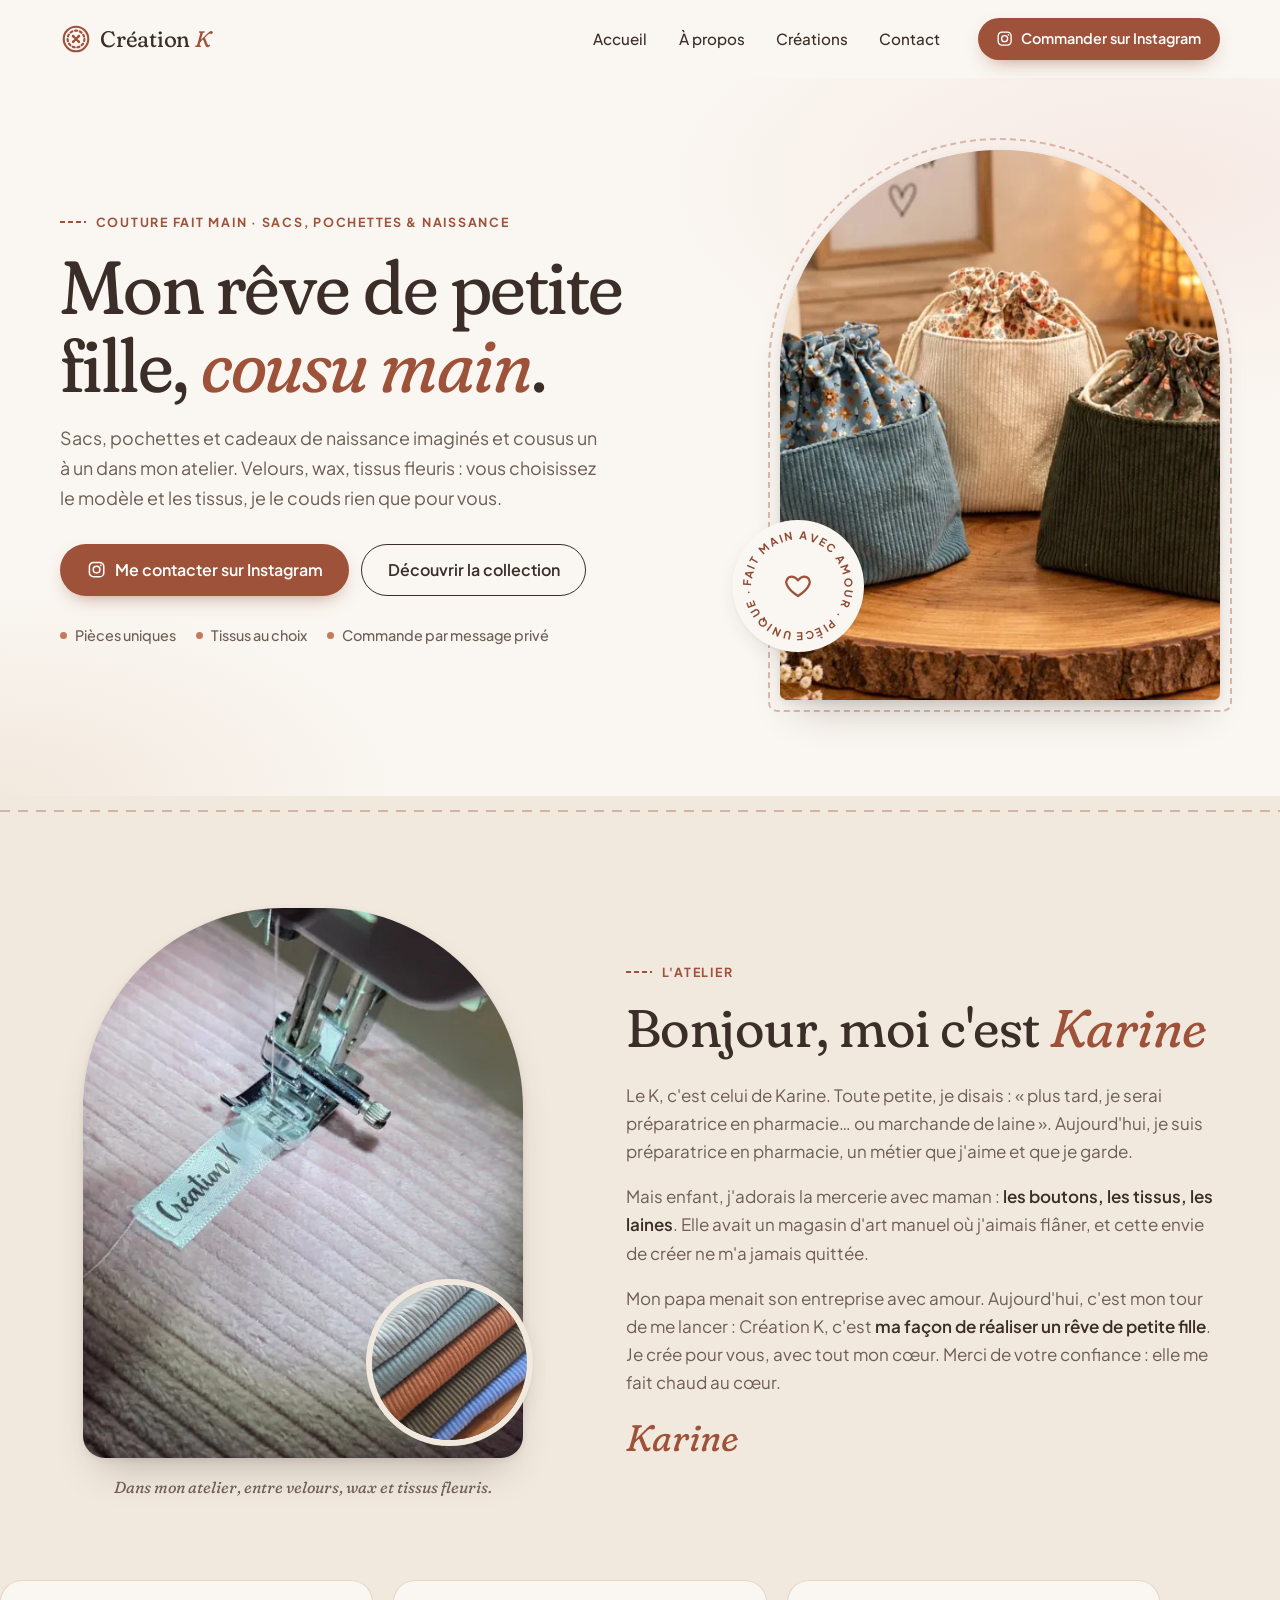
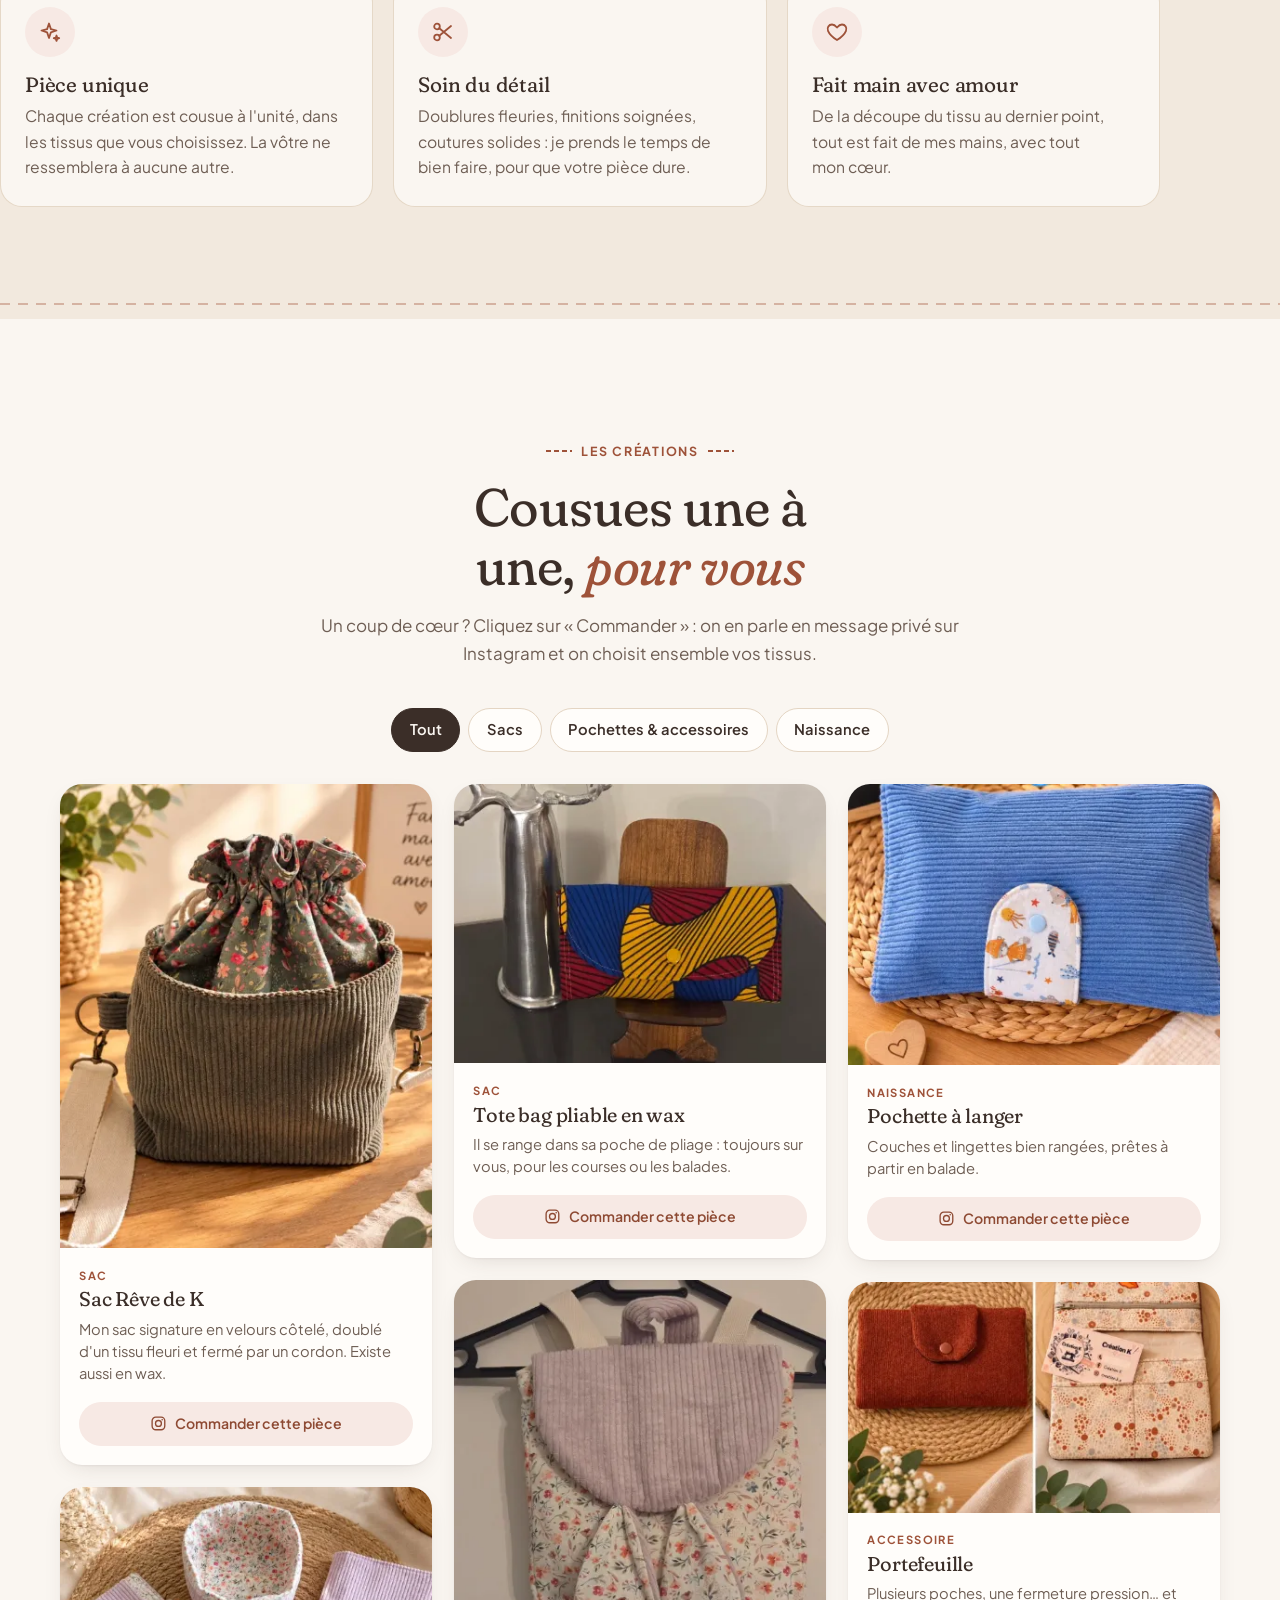
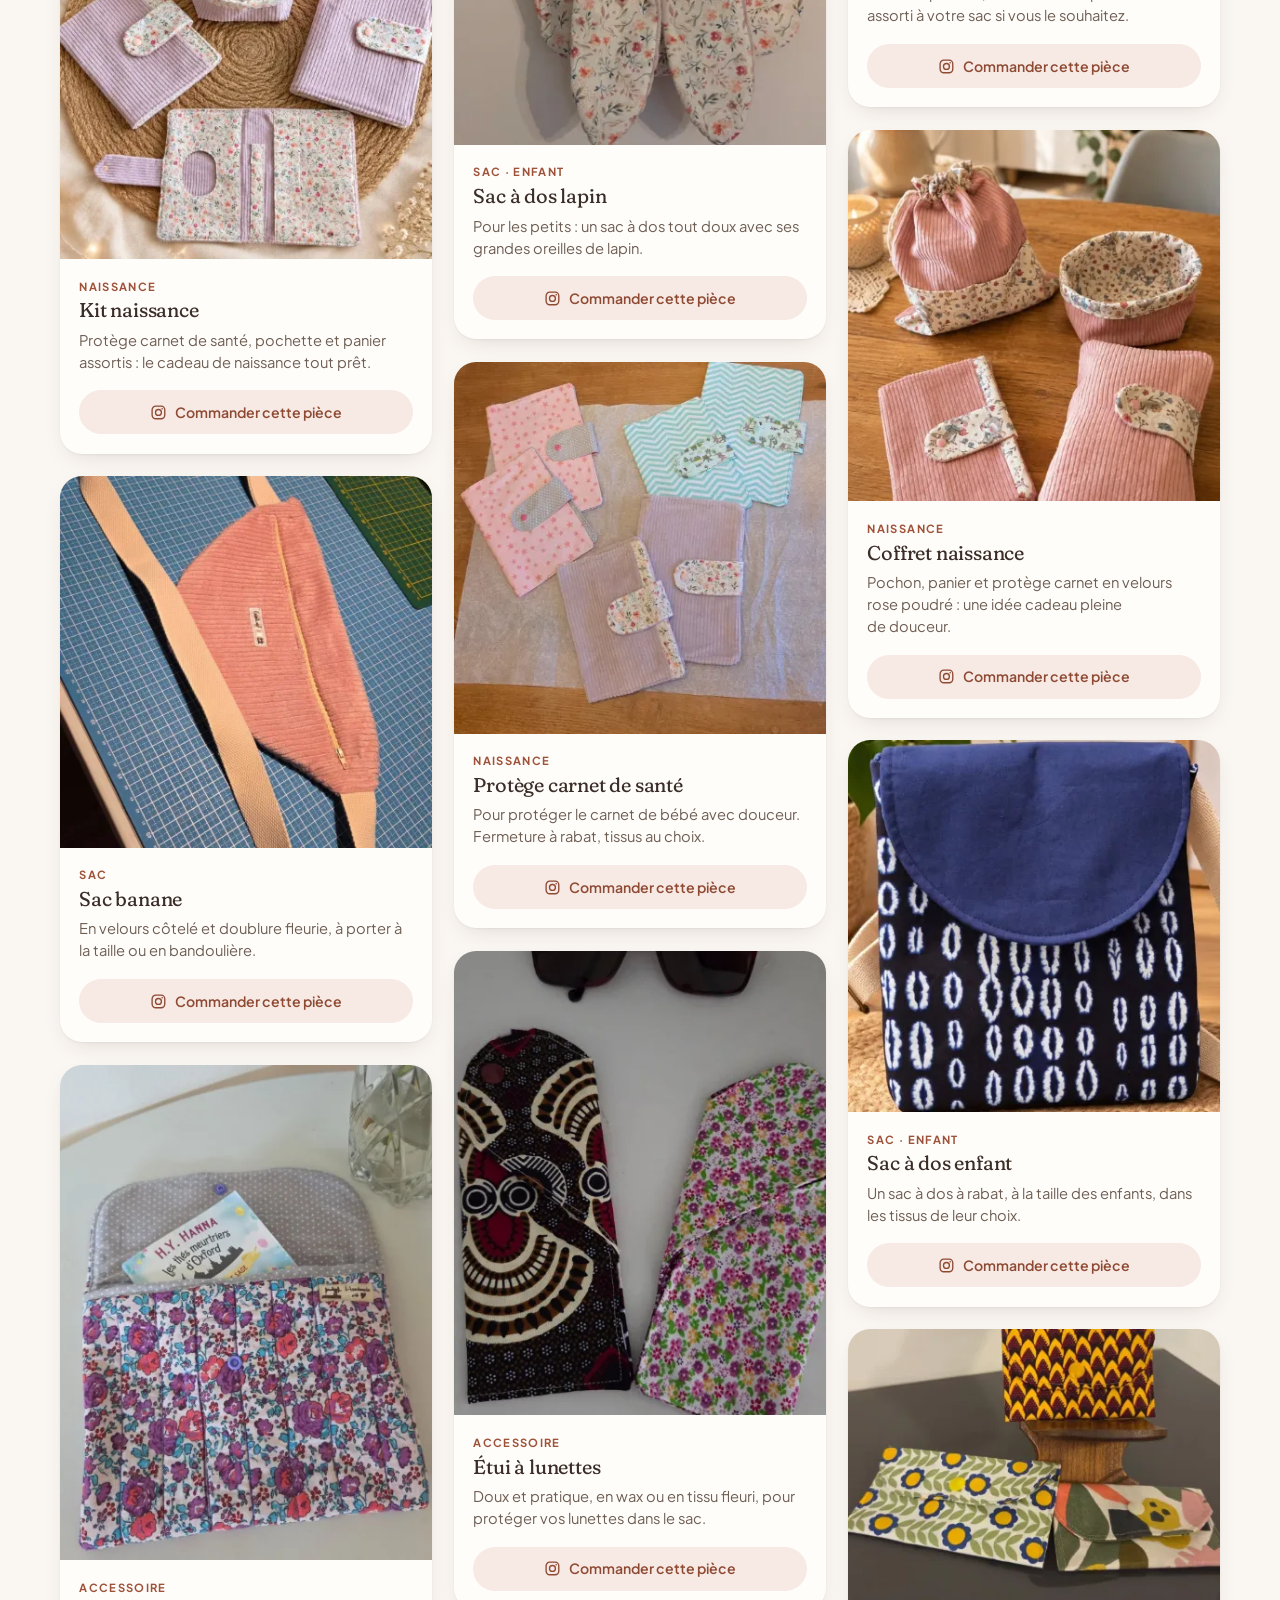
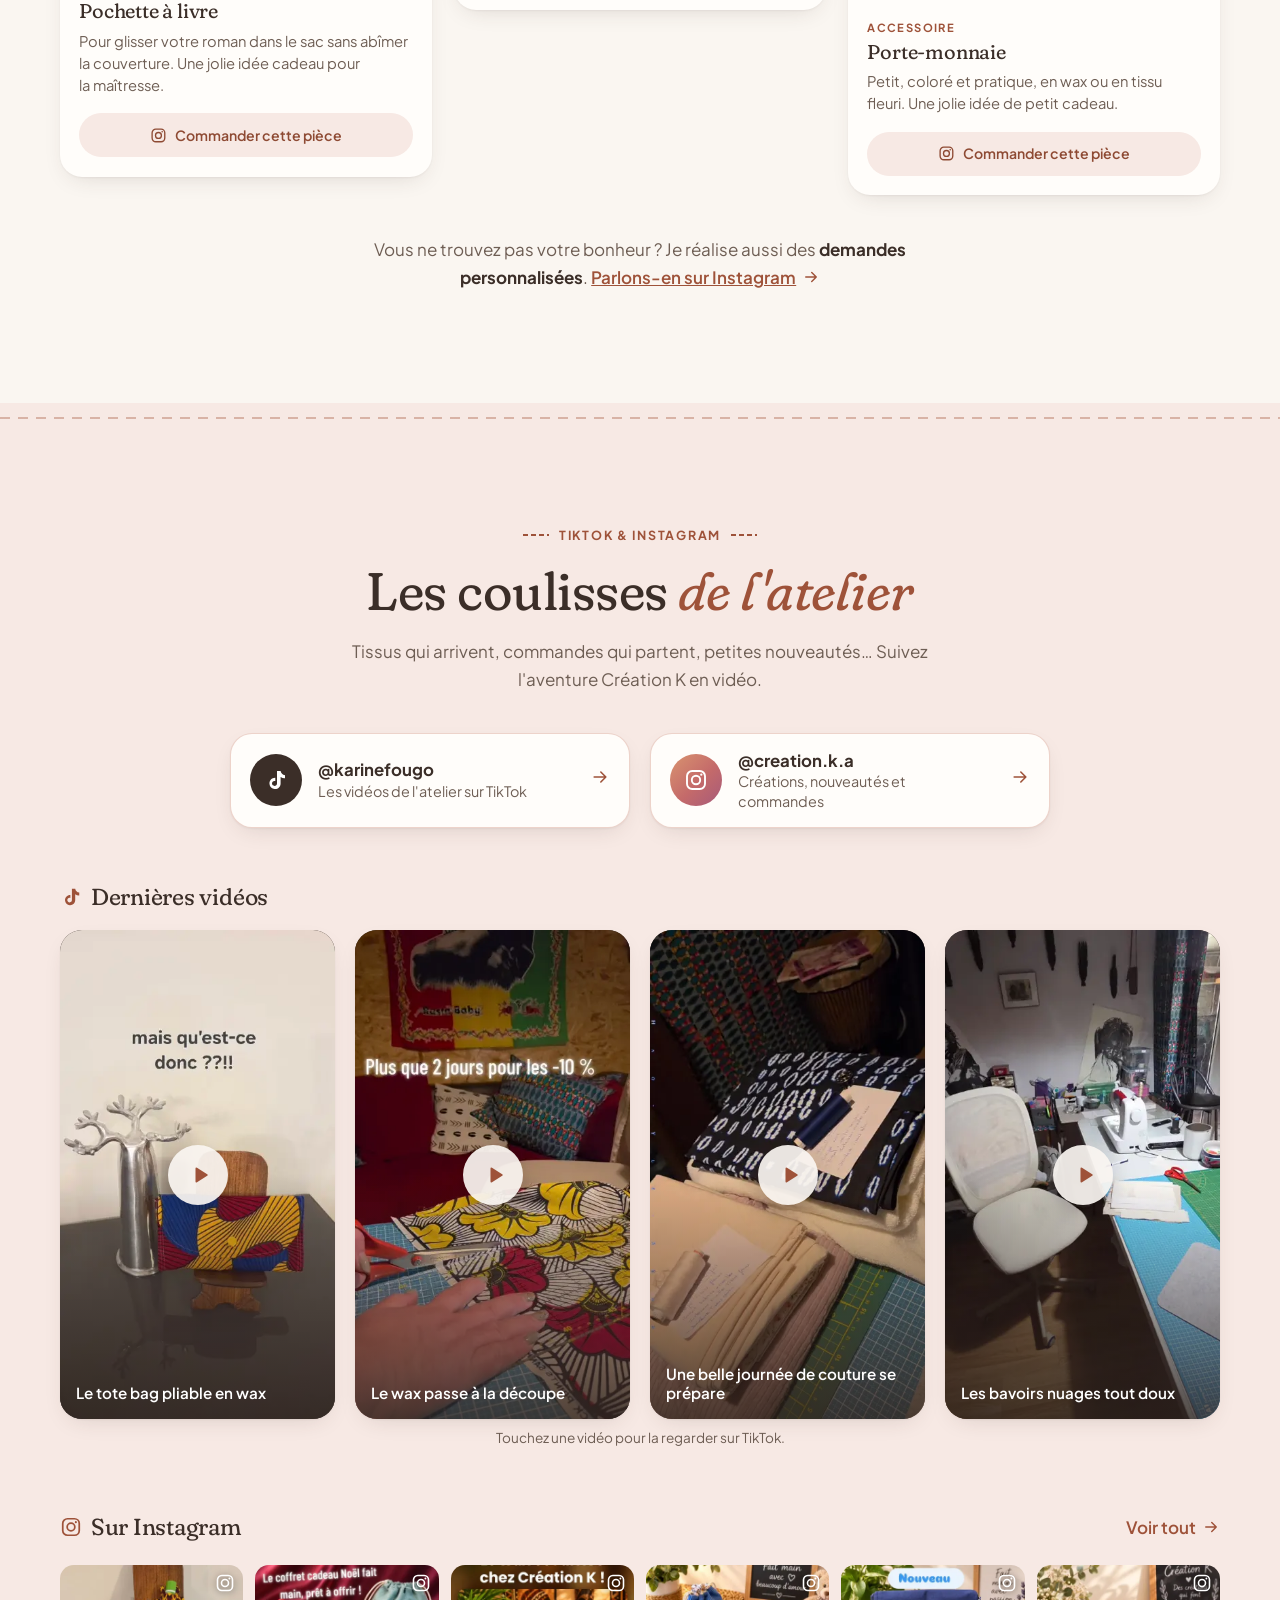
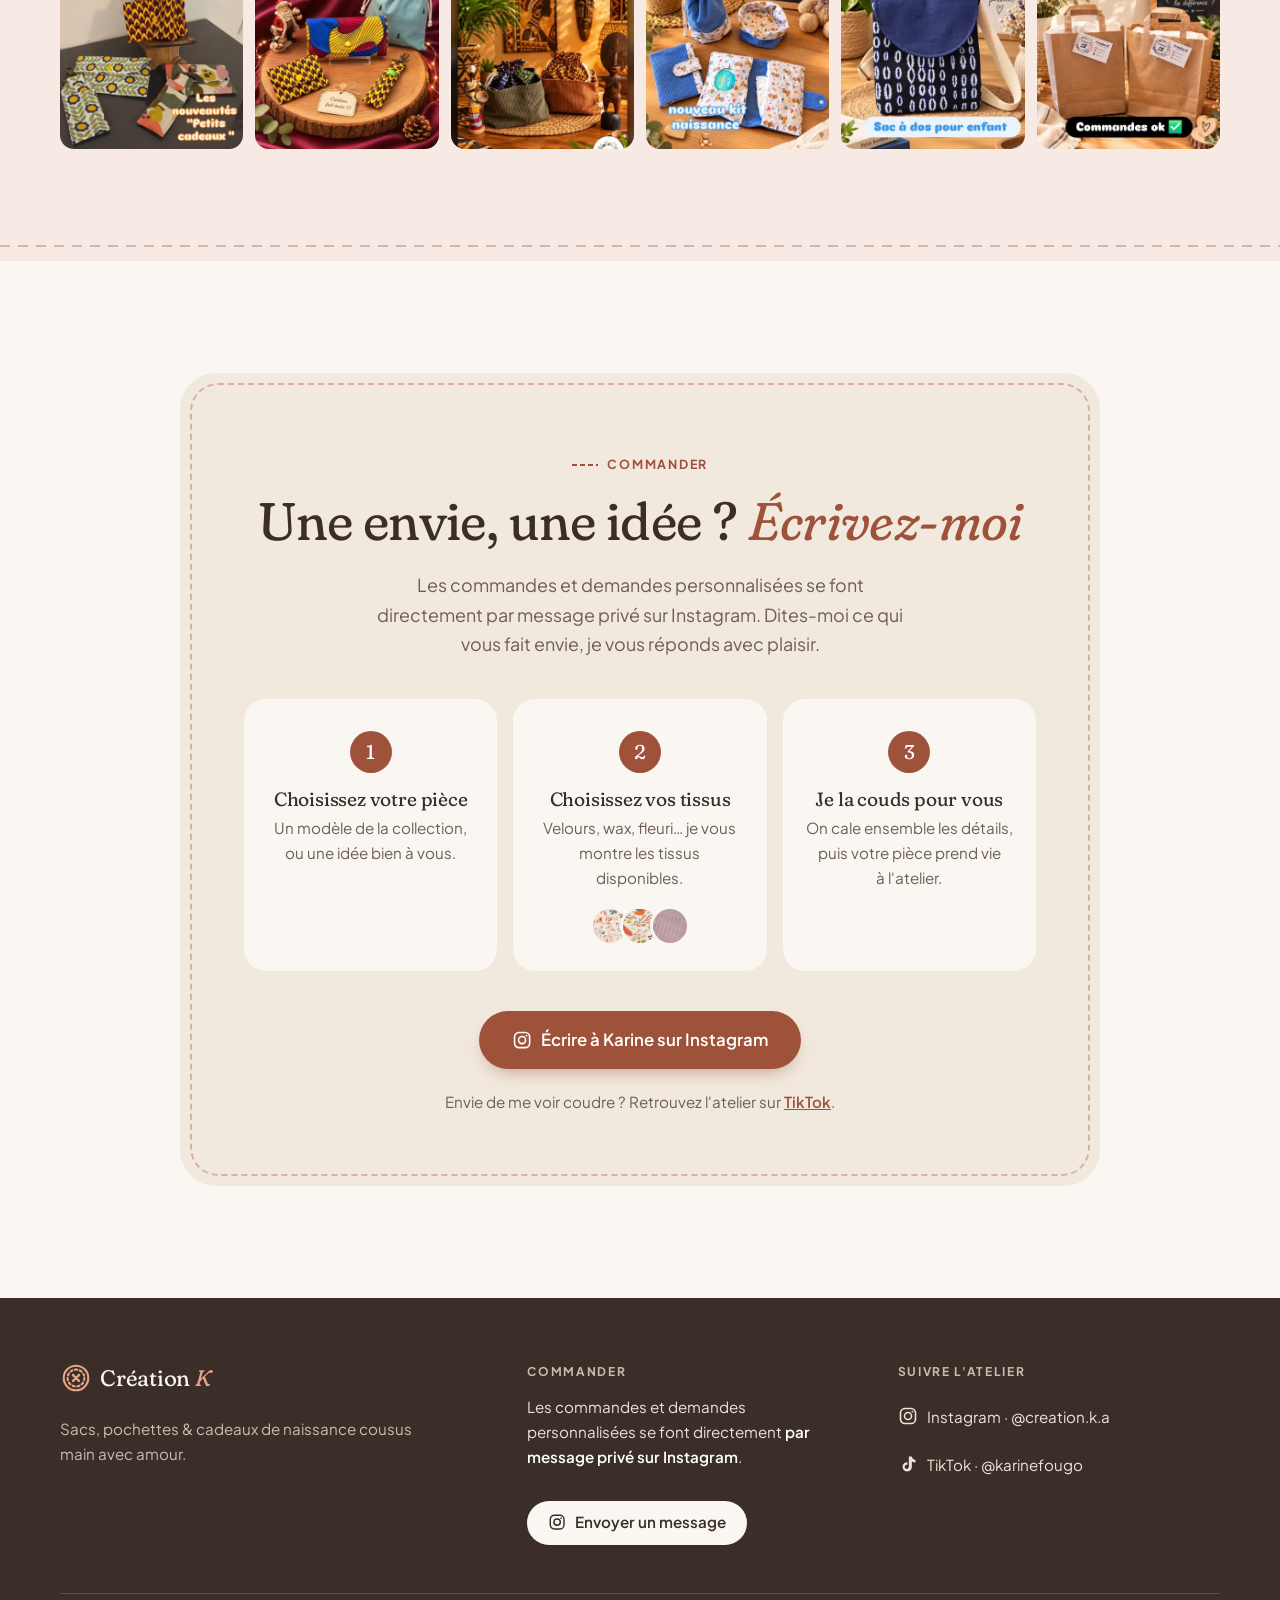
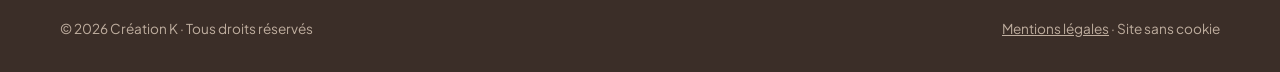
==== index.html @ 258718e0 "Site vitrine Création K Site statique (HTML, CSS, JS) de Création K, couture fait main : créations, " ====
<!doctype html>
<html lang="fr">
<head>
  <meta charset="utf-8">
  <meta name="viewport" content="width=device-width, initial-scale=1, viewport-fit=cover">

  <!-- ============ SEO ============ -->
  <title>Création K · Sacs, pochettes &amp; cadeaux de naissance cousus main</title>
  <meta name="description" content="Création K : sacs, pochettes et cadeaux de naissance cousus main par Karine, en velours, wax et tissus fleuris. Pièces uniques, commande sur Instagram.">
  <meta name="robots" content="index, follow, max-image-preview:large">
  <meta name="theme-color" content="#FAF6F1">

  <!-- Aperçu lors d'un partage (WhatsApp, Facebook, Messenger…) -->
  <meta property="og:type" content="website">
  <meta property="og:locale" content="fr_FR">
  <meta property="og:site_name" content="Création K">
  <meta property="og:title" content="Création K · Mon rêve de petite fille, cousu main">
  <meta property="og:description" content="Sacs, pochettes et cadeaux de naissance cousus main, en velours, wax et tissus fleuris. Commande par message privé sur Instagram.">
  <meta property="og:image:alt" content="Trois sacs Rêve de K en velours côtelé, cousus main par Création K">
  <meta name="twitter:card" content="summary_large_image">

  <!-- ADRESSE DU SITE (hébergement provisoire sur GitHub Pages).
       En cas de changement d'adresse (nom de domaine), la remplacer ici,
       dans les données structurées plus bas et dans sitemap.xml. -->
  <link rel="canonical" href="https://ivar-lordbrock.github.io/creation-k/">
  <meta property="og:url" content="https://ivar-lordbrock.github.io/creation-k/">
  <meta property="og:image" content="https://ivar-lordbrock.github.io/creation-k/assets/img/og-image.jpg">
  <meta property="og:image:width" content="1200">
  <meta property="og:image:height" content="630">

  <link rel="icon" href="favicon.ico" sizes="32x32">
  <link rel="icon" href="assets/icons/favicon.svg" type="image/svg+xml">
  <link rel="apple-touch-icon" href="assets/icons/apple-touch-icon.png">
  <link rel="manifest" href="site.webmanifest">

  <!-- Active les animations seulement si JavaScript est disponible -->
  <script>document.documentElement.classList.add('js')</script>

  <!-- Polices hébergées sur le site (assets/fonts) : préchargées pour éviter
       que le texte « saute » à l'affichage. Aucun appel à Google. -->
  <link rel="preload" href="assets/fonts/fraunces.woff2" as="font" type="font/woff2" crossorigin>
  <link rel="preload" href="assets/fonts/plus-jakarta-sans.woff2" as="font" type="font/woff2" crossorigin>

  <link rel="stylesheet" href="css/style.css">
  <script src="js/main.js" defer></script>

  <!-- Données structurées pour Google -->
  <script type="application/ld+json">
  {
    "@context": "https://schema.org",
    "@type": "Organization",
    "name": "Création K",
    "alternateName": "creation.k.a",
    "description": "Sacs, pochettes et cadeaux de naissance cousus main, en velours, wax et tissus fleuris. Pièces uniques, tissus au choix.",
    "url": "https://ivar-lordbrock.github.io/creation-k/",
    "logo": "https://ivar-lordbrock.github.io/creation-k/assets/icons/icon-512.png",
    "image": "https://ivar-lordbrock.github.io/creation-k/assets/img/og-image.jpg",
    "founder": { "@type": "Person", "name": "Karine" },
    "knowsAbout": ["Couture", "Sacs faits main", "Cadeaux de naissance", "Pochettes", "Wax", "Velours côtelé"],
    "sameAs": [
      "https://www.instagram.com/creation.k.a/",
      "https://www.tiktok.com/@karinefougo"
    ],
    "contactPoint": {
      "@type": "ContactPoint",
      "contactType": "customer service",
      "url": "https://ig.me/m/creation.k.a",
      "availableLanguage": "French"
    }
  }
  </script>
</head>

<body>
  <!-- ============ Icônes (sprite SVG, réutilisées avec <use>) ============ -->
  <svg class="sprite" aria-hidden="true" focusable="false">
    <symbol id="i-instagram" viewBox="0 0 24 24">
      <g fill="none" stroke="currentColor" stroke-width="1.9" stroke-linecap="round" stroke-linejoin="round">
        <rect x="3" y="3" width="18" height="18" rx="5.2"/><circle cx="12" cy="12" r="4.2"/>
      </g>
      <circle cx="17.3" cy="6.7" r="1.15" fill="currentColor"/>
    </symbol>
    <symbol id="i-tiktok" viewBox="0 0 24 24">
      <path fill="currentColor" d="M16.6 3c.4 2.3 1.9 3.9 4.4 4.2v3.1c-1.6.1-3.1-.4-4.4-1.3v6.4c0 3.3-2.7 5.9-6 5.6-2.7-.2-4.9-2.4-5.1-5.1-.3-3.4 2.4-6.2 5.8-6.1v3.2c-.3-.1-.6-.1-.9-.1-1.4.1-2.5 1.3-2.4 2.7.1 1.3 1.2 2.3 2.5 2.3 1.4 0 2.5-1.1 2.5-2.5V3h3.6z"/>
    </symbol>
    <symbol id="i-bouton" viewBox="0 0 24 24">
      <g fill="none" stroke="currentColor" stroke-width="1.6" stroke-linecap="round">
        <circle cx="12" cy="12" r="9.2"/><circle cx="12" cy="12" r="6.3" stroke-dasharray="1.6 2"/>
        <path d="M9.9 9.9l4.2 4.2M14.1 9.9l-4.2 4.2"/>
      </g>
      <g fill="currentColor"><circle cx="9.9" cy="9.9" r="1"/><circle cx="14.1" cy="9.9" r="1"/><circle cx="9.9" cy="14.1" r="1"/><circle cx="14.1" cy="14.1" r="1"/></g>
    </symbol>
    <symbol id="i-play" viewBox="0 0 24 24">
      <path fill="currentColor" d="M8.5 5.6v12.8a1 1 0 0 0 1.5.86l10.2-6.4a1 1 0 0 0 0-1.72L10 4.74a1 1 0 0 0-1.5.86z"/>
    </symbol>
    <symbol id="i-close" viewBox="0 0 24 24">
      <path fill="none" stroke="currentColor" stroke-width="2" stroke-linecap="round" d="M6 6l12 12M18 6L6 18"/>
    </symbol>
    <symbol id="i-arrow" viewBox="0 0 24 24">
      <path fill="none" stroke="currentColor" stroke-width="1.9" stroke-linecap="round" stroke-linejoin="round" d="M5 12h14M13 6l6 6-6 6"/>
    </symbol>
    <symbol id="i-zoom" viewBox="0 0 24 24">
      <g fill="none" stroke="currentColor" stroke-width="1.9" stroke-linecap="round"><circle cx="11" cy="11" r="6.5"/><path d="M16 16l4 4M11 8.5v5M8.5 11h5"/></g>
    </symbol>
    <symbol id="i-heart" viewBox="0 0 24 24">
      <path fill="none" stroke="currentColor" stroke-width="1.8" stroke-linejoin="round" d="M12 20s-7-4.4-9-9.2C1.7 7.6 3.8 4.5 7 4.5c2 0 3.4 1.1 5 3 1.6-1.9 3-3 5-3 3.2 0 5.3 3.1 4 6.3-2 4.8-9 9.2-9 9.2z"/>
    </symbol>
    <symbol id="i-sparkle" viewBox="0 0 24 24">
      <g fill="none" stroke="currentColor" stroke-width="1.8" stroke-linejoin="round"><path d="M11 3.5l1.9 5.6 5.6 1.4-5.6 1.9L11 18l-1.9-5.6-5.6-1.9 5.6-1.4z"/><path d="M18.5 15.5l.7 2 2 .7-2 .7-.7 2-.7-2-2-.7 2-.7z"/></g>
    </symbol>
    <symbol id="i-scissors" viewBox="0 0 24 24">
      <g fill="none" stroke="currentColor" stroke-width="1.8" stroke-linecap="round"><circle cx="6" cy="6.5" r="2.8"/><circle cx="6" cy="17.5" r="2.8"/><path d="M8.3 8.2L20 18M8.3 15.8L20 6"/></g>
    </symbol>
  </svg>

  <a class="skip-link" href="#contenu">Aller au contenu</a>

  <!-- ===================================================================
       1. EN-TÊTE / NAVIGATION
       =================================================================== -->
  <header class="site-header">
    <div class="container header-inner">
      <a href="#accueil" class="logo" aria-label="Création K, retour à l'accueil">
        <svg class="logo-mark" aria-hidden="true"><use href="#i-bouton"/></svg>
        <span>Création <em>K</em></span>
      </a>

      <nav class="main-nav" id="menu" aria-label="Navigation principale">
        <ul>
          <li><a href="#accueil">Accueil</a></li>
          <li><a href="#atelier">À propos</a></li>
          <li><a href="#creations">Créations</a></li>
          <li><a href="#contact">Contact</a></li>
        </ul>
        <!-- Visible seulement dans le menu mobile -->
        <a class="btn btn-primary btn-lg nav-cta" href="https://ig.me/m/creation.k.a" target="_blank" rel="noopener">
          <svg aria-hidden="true"><use href="#i-instagram"/></svg>
          Commander sur Instagram
        </a>
        <a class="nav-tiktok" href="https://www.tiktok.com/@karinefougo" target="_blank" rel="noopener">
          <svg aria-hidden="true"><use href="#i-tiktok"/></svg> Suivre l'atelier sur TikTok
        </a>
      </nav>

      <!-- CTA toujours visible : texte sur grand écran, icône sur téléphone -->
      <a class="btn btn-primary header-cta" href="https://ig.me/m/creation.k.a" target="_blank" rel="noopener">
        <svg aria-hidden="true"><use href="#i-instagram"/></svg>
        Commander sur Instagram
      </a>
      <a class="header-ig" href="https://ig.me/m/creation.k.a" target="_blank" rel="noopener" aria-label="Commander sur Instagram">
        <svg aria-hidden="true"><use href="#i-instagram"/></svg>
      </a>

      <button class="menu-toggle" type="button" aria-expanded="false" aria-controls="menu" aria-label="Ouvrir le menu">
        <span class="burger" aria-hidden="true"><span></span></span>
      </button>
    </div>
  </header>

  <main id="contenu">

    <!-- ===================================================================
         2. HERO
         =================================================================== -->
    <section class="hero" id="accueil" aria-labelledby="titre-hero">
      <div class="container hero-grid">
        <div class="hero-text">
          <p class="eyebrow">Couture fait main · Sacs, pochettes &amp; naissance</p>
          <h1 id="titre-hero">Mon rêve de petite fille, <em>cousu main</em>.</h1>
          <p class="lead">Sacs, pochettes et cadeaux de naissance imaginés et cousus un à un dans mon atelier. Velours, wax, tissus fleuris&nbsp;: vous choisissez le modèle et les tissus, je le couds rien que pour vous.</p>

          <div class="hero-actions">
            <a class="btn btn-primary btn-lg" href="https://ig.me/m/creation.k.a" target="_blank" rel="noopener">
              <svg aria-hidden="true"><use href="#i-instagram"/></svg>
              Me contacter sur Instagram
            </a>
            <a class="btn btn-ghost btn-lg" href="#creations">Découvrir la collection</a>
          </div>

          <ul class="hero-reassurance">
            <li>Pièces uniques</li>
            <li>Tissus au choix</li>
            <li>Commande par message privé</li>
          </ul>
        </div>

        <!-- Carrousel en fondu dans une arche (photos dans assets/img/hero).
             Seule la 1re photo se charge tout de suite ; les suivantes (data-src)
             sont chargées par main.js une fois la page affichée. -->
        <div class="hero-visual">
          <div class="arch">
            <img class="slide is-active"
                 src="assets/img/hero/reve-de-k-trio-720.webp"
                 srcset="assets/img/hero/reve-de-k-trio-480.webp 480w, assets/img/hero/reve-de-k-trio-720.webp 720w, assets/img/hero/reve-de-k-trio-960.webp 960w"
                 sizes="(min-width: 900px) 440px, 90vw" width="720" height="900"
                 fetchpriority="high" decoding="async"
                 alt="Trois sacs Rêve de K en velours côtelé bleu, crème et vert, doublés de tissu fleuri">
            <img class="slide"
                 src="data:," data-src="assets/img/hero/sac-portefeuille-720.webp"
                 data-srcset="assets/img/hero/sac-portefeuille-480.webp 480w, assets/img/hero/sac-portefeuille-720.webp 720w, assets/img/hero/sac-portefeuille-960.webp 960w"
                 sizes="(min-width: 900px) 440px, 90vw" width="720" height="900"
                 decoding="async"
                 alt="Sac Rêve de K vert et son portefeuille assorti">
            <img class="slide"
                 src="data:," data-src="assets/img/hero/sac-banane-720.webp"
                 data-srcset="assets/img/hero/sac-banane-480.webp 480w, assets/img/hero/sac-banane-720.webp 720w, assets/img/hero/sac-banane-960.webp 960w"
                 sizes="(min-width: 900px) 440px, 90vw" width="720" height="900"
                 decoding="async"
                 alt="Sac banane en velours côtelé rose et doublure fleurie, posé sur la machine à coudre">
            <img class="slide"
                 src="data:," data-src="assets/img/hero/coffret-naissance-720.webp"
                 data-srcset="assets/img/hero/coffret-naissance-480.webp 480w, assets/img/hero/coffret-naissance-720.webp 720w, assets/img/hero/coffret-naissance-960.webp 960w"
                 sizes="(min-width: 900px) 440px, 90vw" width="720" height="900"
                 decoding="async"
                 alt="Ensemble cadeau de naissance en velours rose poudré et tissu fleuri">
          </div>

          <!-- Badge tournant « fait main avec amour » -->
          <div class="badge" aria-hidden="true">
            <svg class="badge-text" viewBox="0 0 120 120">
              <defs><path id="cercle" d="M60,60 m-45,0 a45,45 0 1,1 90,0 a45,45 0 1,1 -90,0"/></defs>
              <text><textPath href="#cercle" textLength="279" lengthAdjust="spacing">fait main avec amour · pièce unique ·</textPath></text>
            </svg>
            <svg class="badge-heart"><use href="#i-heart"/></svg>
          </div>
        </div>
      </div>
    </section>

    <!-- ===================================================================
         3. À PROPOS / L'ATELIER
         Texte tiré de « Mon histoire », publié par Karine sur Instagram.
         =================================================================== -->
    <section class="section section--lin section--stitched" id="atelier" aria-labelledby="titre-atelier">
      <div class="container atelier-grid">
        <figure class="atelier-photo reveal">
          <img src="assets/img/atelier/machine-720.webp"
               srcset="assets/img/atelier/machine-480.webp 480w, assets/img/atelier/machine-720.webp 720w"
               sizes="(min-width: 900px) 440px, 90vw" width="720" height="900" loading="lazy" decoding="async"
               alt="Machine à coudre en train de coudre une étiquette Création K sur du velours rose">
          <img class="atelier-photo-small"
               src="assets/img/atelier/tissus-320.webp"
               width="320" height="320" loading="lazy" decoding="async"
               alt="Coupons de velours côtelé bleu ciel, rouille, kaki et bleu">
          <figcaption>Dans mon atelier, entre velours, wax et tissus fleuris.</figcaption>
        </figure>

        <div class="atelier-text reveal">
          <p class="eyebrow">L'atelier</p>
          <h2 id="titre-atelier">Bonjour, moi c'est <em>Karine</em></h2>
          <p>Le K, c'est celui de Karine. Toute petite, je disais&nbsp;: «&nbsp;plus tard, je serai préparatrice en pharmacie… ou marchande de laine&nbsp;». Aujourd'hui, je suis préparatrice en pharmacie, un métier que j'aime et que je garde.</p>
          <p>Mais enfant, j'adorais la mercerie avec maman&nbsp;: <strong>les boutons, les tissus, les laines</strong>. Elle avait un magasin d'art manuel où j'aimais flâner, et cette envie de créer ne m'a jamais quittée.</p>
          <p>Mon papa menait son entreprise avec amour. Aujourd'hui, c'est mon tour de me lancer&nbsp;: Création&nbsp;K, c'est <strong>ma façon de réaliser un rêve de petite fille</strong>. Je crée pour vous, avec tout mon cœur. Merci de votre confiance&nbsp;: elle me fait chaud au cœur.</p>
          <p class="signature">Karine</p>
        </div>
      </div>

      <ul class="container values" aria-label="Mes valeurs">
        <li class="value-card reveal">
          <span class="value-icon"><svg aria-hidden="true"><use href="#i-sparkle"/></svg></span>
          <h3>Pièce unique</h3>
          <p>Chaque création est cousue à l'unité, dans les tissus que vous choisissez. La vôtre ne ressemblera à aucune autre.</p>
        </li>
        <li class="value-card reveal">
          <span class="value-icon"><svg aria-hidden="true"><use href="#i-scissors"/></svg></span>
          <h3>Soin du détail</h3>
          <p>Doublures fleuries, finitions soignées, coutures solides&nbsp;: je prends le temps de bien faire, pour que votre pièce dure.</p>
        </li>
        <li class="value-card reveal">
          <span class="value-icon"><svg aria-hidden="true"><use href="#i-heart"/></svg></span>
          <h3>Fait main avec amour</h3>
          <p>De la découpe du tissu au dernier point, tout est fait de mes mains, avec tout mon cœur.</p>
        </li>
      </ul>
    </section>

    <!-- ===================================================================
         4. GALERIE & CRÉATIONS
         Pour ajouter une création : copier un bloc <li class="card">…</li>,
         puis changer les photos, le titre, la description et data-piece.
         data-cat = sacs | accessoires | naissance (sert aux filtres).
         Photos : assets/img/creations/nom-400.webp, -800.webp, -1200.webp
         =================================================================== -->
    <section class="section" id="creations" aria-labelledby="titre-creations">
      <div class="container">
        <header class="section-head reveal">
          <p class="eyebrow">Les créations</p>
          <h2 id="titre-creations">Cousues une à une, <em>pour vous</em></h2>
          <p>Un coup de cœur&nbsp;? Cliquez sur «&nbsp;Commander&nbsp;»&nbsp;: on en parle en message privé sur Instagram et on choisit ensemble vos tissus.</p>
        </header>

        <div class="filters" role="group" aria-label="Filtrer les créations">
          <button class="chip is-active" type="button" data-filter="tout" aria-pressed="true">Tout</button>
          <button class="chip" type="button" data-filter="sacs" aria-pressed="false">Sacs</button>
          <button class="chip" type="button" data-filter="accessoires" aria-pressed="false">Pochettes &amp; accessoires</button>
          <button class="chip" type="button" data-filter="naissance" aria-pressed="false">Naissance</button>
        </div>

        <ul class="gallery">
          <!-- Sac Rêve de K -->
          <li class="card reveal" data-cat="sacs">
            <button class="card-zoom" type="button" aria-label="Voir en grand : Sac Rêve de K">
              <img src="assets/img/creations/sac-reve-de-k-400.webp"
                   srcset="assets/img/creations/sac-reve-de-k-400.webp 400w, assets/img/creations/sac-reve-de-k-800.webp 800w"
                   sizes="(min-width: 1160px) 360px, (min-width: 720px) 31vw, 46vw"
                   width="400" height="500" loading="lazy" decoding="async"
                   data-large="assets/img/creations/sac-reve-de-k-1200.webp"
                   alt="Sac Rêve de K en velours côtelé vert, doublure fleurie et cordon, avec sa bandoulière">
              <span class="card-zoom-icon" aria-hidden="true"><svg><use href="#i-zoom"/></svg></span>
            </button>
            <div class="card-body">
              <p class="card-tag">Sac</p>
              <h3>Sac Rêve de K</h3>
              <p class="card-desc">Mon sac signature en velours côtelé, doublé d'un tissu fleuri et fermé par un cordon. Existe aussi en wax.</p>
            </div>
            <a class="btn btn-order" href="https://ig.me/m/creation.k.a" target="_blank" rel="noopener" data-piece="Sac Rêve de K" aria-label="Commander sur Instagram : Sac Rêve de K">
              <svg aria-hidden="true"><use href="#i-instagram"/></svg><span>Commander<span class="long"> cette pièce</span></span>
            </a>
          </li>

          <!-- Kit naissance -->
          <li class="card reveal" data-cat="naissance">
            <button class="card-zoom" type="button" aria-label="Voir en grand : Kit naissance">
              <img src="assets/img/creations/kit-naissance-400.webp"
                   srcset="assets/img/creations/kit-naissance-400.webp 400w, assets/img/creations/kit-naissance-800.webp 800w"
                   sizes="(min-width: 1160px) 360px, (min-width: 720px) 31vw, 46vw"
                   width="400" height="400" loading="lazy" decoding="async"
                   data-large="assets/img/creations/kit-naissance-1200.webp"
                   alt="Kit naissance en velours lilas et tissu fleuri : protège carnet de santé, pochette et petit panier">
              <span class="card-zoom-icon" aria-hidden="true"><svg><use href="#i-zoom"/></svg></span>
            </button>
            <div class="card-body">
              <p class="card-tag">Naissance</p>
              <h3>Kit naissance</h3>
              <p class="card-desc">Protège carnet de santé, pochette et panier assortis&nbsp;: le cadeau de naissance tout prêt.</p>
            </div>
            <a class="btn btn-order" href="https://ig.me/m/creation.k.a" target="_blank" rel="noopener" data-piece="Kit naissance" aria-label="Commander sur Instagram : Kit naissance">
              <svg aria-hidden="true"><use href="#i-instagram"/></svg><span>Commander<span class="long"> cette pièce</span></span>
            </a>
          </li>

          <!-- Sac banane -->
          <li class="card reveal" data-cat="sacs">
            <button class="card-zoom" type="button" aria-label="Voir en grand : Sac banane">
              <img src="assets/img/creations/sac-banane-400.webp"
                   srcset="assets/img/creations/sac-banane-400.webp 400w, assets/img/creations/sac-banane-800.webp 800w"
                   sizes="(min-width: 1160px) 360px, (min-width: 720px) 31vw, 46vw"
                   width="400" height="400" loading="lazy" decoding="async"
                   data-large="assets/img/creations/sac-banane-1200.webp"
                   alt="Sac banane en velours côtelé rose avec sa sangle beige, posé sur un tapis de découpe">
              <span class="card-zoom-icon" aria-hidden="true"><svg><use href="#i-zoom"/></svg></span>
            </button>
            <div class="card-body">
              <p class="card-tag">Sac</p>
              <h3>Sac banane</h3>
              <p class="card-desc">En velours côtelé et doublure fleurie, à porter à la taille ou en bandoulière.</p>
            </div>
            <a class="btn btn-order" href="https://ig.me/m/creation.k.a" target="_blank" rel="noopener" data-piece="Sac banane" aria-label="Commander sur Instagram : Sac banane">
              <svg aria-hidden="true"><use href="#i-instagram"/></svg><span>Commander<span class="long"> cette pièce</span></span>
            </a>
          </li>

          <!-- Pochette à livre -->
          <li class="card reveal" data-cat="accessoires">
            <button class="card-zoom" type="button" aria-label="Voir en grand : Pochette à livre">
              <img src="assets/img/creations/pochette-a-livre-400.webp"
                   srcset="assets/img/creations/pochette-a-livre-400.webp 400w, assets/img/creations/pochette-a-livre-800.webp 800w"
                   sizes="(min-width: 1160px) 360px, (min-width: 720px) 31vw, 46vw"
                   width="400" height="533" loading="lazy" decoding="async"
                   data-large="assets/img/creations/pochette-a-livre-1200.webp"
                   alt="Pochette à livre en tissu fleuri violet, un livre glissé à l'intérieur">
              <span class="card-zoom-icon" aria-hidden="true"><svg><use href="#i-zoom"/></svg></span>
            </button>
            <div class="card-body">
              <p class="card-tag">Accessoire</p>
              <h3>Pochette à livre</h3>
              <p class="card-desc">Pour glisser votre roman dans le sac sans abîmer la couverture. Une jolie idée cadeau pour la maîtresse.</p>
            </div>
            <a class="btn btn-order" href="https://ig.me/m/creation.k.a" target="_blank" rel="noopener" data-piece="Pochette à livre" aria-label="Commander sur Instagram : Pochette à livre">
              <svg aria-hidden="true"><use href="#i-instagram"/></svg><span>Commander<span class="long"> cette pièce</span></span>
            </a>
          </li>

          <!-- Tote bag pliable en wax -->
          <li class="card reveal" data-cat="sacs">
            <button class="card-zoom" type="button" aria-label="Voir en grand : Tote bag pliable en wax">
              <img src="assets/img/creations/tote-bag-wax-400.webp"
                   srcset="assets/img/creations/tote-bag-wax-400.webp 400w, assets/img/creations/tote-bag-wax-800.webp 800w"
                   sizes="(min-width: 1160px) 360px, (min-width: 720px) 31vw, 46vw"
                   width="400" height="301" loading="lazy" decoding="async"
                   data-large="assets/img/creations/tote-bag-wax-1200.webp"
                   alt="Tote bag en wax bleu, jaune et rouge, plié dans sa poche">
              <span class="card-zoom-icon" aria-hidden="true"><svg><use href="#i-zoom"/></svg></span>
            </button>
            <div class="card-body">
              <p class="card-tag">Sac</p>
              <h3>Tote bag pliable en wax</h3>
              <p class="card-desc">Il se range dans sa poche de pliage&nbsp;: toujours sur vous, pour les courses ou les balades.</p>
            </div>
            <a class="btn btn-order" href="https://ig.me/m/creation.k.a" target="_blank" rel="noopener" data-piece="Tote bag pliable en wax" aria-label="Commander sur Instagram : Tote bag pliable en wax">
              <svg aria-hidden="true"><use href="#i-instagram"/></svg><span>Commander<span class="long"> cette pièce</span></span>
            </a>
          </li>

          <!-- Sac à dos lapin -->
          <li class="card reveal" data-cat="sacs">
            <button class="card-zoom" type="button" aria-label="Voir en grand : Sac à dos lapin">
              <img src="assets/img/creations/sac-a-dos-lapin-400.webp"
                   srcset="assets/img/creations/sac-a-dos-lapin-400.webp 400w, assets/img/creations/sac-a-dos-lapin-800.webp 800w"
                   sizes="(min-width: 1160px) 360px, (min-width: 720px) 31vw, 46vw"
                   width="400" height="500" loading="lazy" decoding="async"
                   data-large="assets/img/creations/sac-a-dos-lapin-1200.webp"
                   alt="Sac à dos enfant en forme de lapin, en velours rose et tissu fleuri, avec ses grandes oreilles">
              <span class="card-zoom-icon" aria-hidden="true"><svg><use href="#i-zoom"/></svg></span>
            </button>
            <div class="card-body">
              <p class="card-tag">Sac · Enfant</p>
              <h3>Sac à dos lapin</h3>
              <p class="card-desc">Pour les petits&nbsp;: un sac à dos tout doux avec ses grandes oreilles de lapin.</p>
            </div>
            <a class="btn btn-order" href="https://ig.me/m/creation.k.a" target="_blank" rel="noopener" data-piece="Sac à dos lapin" aria-label="Commander sur Instagram : Sac à dos lapin">
              <svg aria-hidden="true"><use href="#i-instagram"/></svg><span>Commander<span class="long"> cette pièce</span></span>
            </a>
          </li>

          <!-- Protège carnet de santé -->
          <li class="card reveal" data-cat="naissance">
            <button class="card-zoom" type="button" aria-label="Voir en grand : Protège carnet de santé">
              <img src="assets/img/creations/protege-carnet-400.webp"
                   srcset="assets/img/creations/protege-carnet-400.webp 400w, assets/img/creations/protege-carnet-800.webp 800w"
                   sizes="(min-width: 1160px) 360px, (min-width: 720px) 31vw, 46vw"
                   width="400" height="400" loading="lazy" decoding="async"
                   data-large="assets/img/creations/protege-carnet-1200.webp"
                   alt="Protège carnets de santé en tissus fleuris et velours rose, fermés par un rabat">
              <span class="card-zoom-icon" aria-hidden="true"><svg><use href="#i-zoom"/></svg></span>
            </button>
            <div class="card-body">
              <p class="card-tag">Naissance</p>
              <h3>Protège carnet de santé</h3>
              <p class="card-desc">Pour protéger le carnet de bébé avec douceur. Fermeture à rabat, tissus au choix.</p>
            </div>
            <a class="btn btn-order" href="https://ig.me/m/creation.k.a" target="_blank" rel="noopener" data-piece="Protège carnet de santé" aria-label="Commander sur Instagram : Protège carnet de santé">
              <svg aria-hidden="true"><use href="#i-instagram"/></svg><span>Commander<span class="long"> cette pièce</span></span>
            </a>
          </li>

          <!-- Étuis à lunettes -->
          <li class="card reveal" data-cat="accessoires">
            <button class="card-zoom" type="button" aria-label="Voir en grand : Étui à lunettes">
              <img src="assets/img/creations/etuis-lunettes-400.webp"
                   srcset="assets/img/creations/etuis-lunettes-400.webp 400w, assets/img/creations/etuis-lunettes-800.webp 800w"
                   sizes="(min-width: 1160px) 360px, (min-width: 720px) 31vw, 46vw"
                   width="400" height="500" loading="lazy" decoding="async"
                   data-large="assets/img/creations/etuis-lunettes-1200.webp"
                   alt="Deux étuis à lunettes, l'un en wax noir et rouge, l'autre en tissu fleuri violet">
              <span class="card-zoom-icon" aria-hidden="true"><svg><use href="#i-zoom"/></svg></span>
            </button>
            <div class="card-body">
              <p class="card-tag">Accessoire</p>
              <h3>Étui à lunettes</h3>
              <p class="card-desc">Doux et pratique, en wax ou en tissu fleuri, pour protéger vos lunettes dans le sac.</p>
            </div>
            <a class="btn btn-order" href="https://ig.me/m/creation.k.a" target="_blank" rel="noopener" data-piece="Étui à lunettes" aria-label="Commander sur Instagram : Étui à lunettes">
              <svg aria-hidden="true"><use href="#i-instagram"/></svg><span>Commander<span class="long"> cette pièce</span></span>
            </a>
          </li>

          <!-- Pochette à langer -->
          <li class="card reveal" data-cat="naissance">
            <button class="card-zoom" type="button" aria-label="Voir en grand : Pochette à langer">
              <img src="assets/img/creations/pochette-a-langer-400.webp"
                   srcset="assets/img/creations/pochette-a-langer-400.webp 400w, assets/img/creations/pochette-a-langer-800.webp 800w"
                   sizes="(min-width: 1160px) 360px, (min-width: 720px) 31vw, 46vw"
                   width="400" height="303" loading="lazy" decoding="async"
                   data-large="assets/img/creations/pochette-a-langer-1200.webp"
                   alt="Pochette à langer en velours bleu, rabat en tissu imprimé animaux marins">
              <span class="card-zoom-icon" aria-hidden="true"><svg><use href="#i-zoom"/></svg></span>
            </button>
            <div class="card-body">
              <p class="card-tag">Naissance</p>
              <h3>Pochette à langer</h3>
              <p class="card-desc">Couches et lingettes bien rangées, prêtes à partir en balade.</p>
            </div>
            <a class="btn btn-order" href="https://ig.me/m/creation.k.a" target="_blank" rel="noopener" data-piece="Pochette à langer" aria-label="Commander sur Instagram : Pochette à langer">
              <svg aria-hidden="true"><use href="#i-instagram"/></svg><span>Commander<span class="long"> cette pièce</span></span>
            </a>
          </li>

          <!-- Portefeuille -->
          <li class="card reveal" data-cat="accessoires">
            <button class="card-zoom" type="button" aria-label="Voir en grand : Portefeuille">
              <img src="assets/img/creations/portefeuille-400.webp"
                   srcset="assets/img/creations/portefeuille-400.webp 400w, assets/img/creations/portefeuille-800.webp 800w"
                   sizes="(min-width: 1160px) 360px, (min-width: 720px) 31vw, 46vw"
                   width="400" height="248" loading="lazy" decoding="async"
                   data-large="assets/img/creations/portefeuille-1200.webp"
                   alt="Portefeuille couleur rouille fermé par une pression, et portefeuille fleuri ouvert sur ses poches">
              <span class="card-zoom-icon" aria-hidden="true"><svg><use href="#i-zoom"/></svg></span>
            </button>
            <div class="card-body">
              <p class="card-tag">Accessoire</p>
              <h3>Portefeuille</h3>
              <p class="card-desc">Plusieurs poches, une fermeture pression… et assorti à votre sac si vous le souhaitez.</p>
            </div>
            <a class="btn btn-order" href="https://ig.me/m/creation.k.a" target="_blank" rel="noopener" data-piece="Portefeuille" aria-label="Commander sur Instagram : Portefeuille">
              <svg aria-hidden="true"><use href="#i-instagram"/></svg><span>Commander<span class="long"> cette pièce</span></span>
            </a>
          </li>

          <!-- Coffret naissance rose -->
          <li class="card reveal" data-cat="naissance">
            <button class="card-zoom" type="button" aria-label="Voir en grand : Coffret naissance">
              <img src="assets/img/creations/coffret-naissance-400.webp"
                   srcset="assets/img/creations/coffret-naissance-400.webp 400w, assets/img/creations/coffret-naissance-800.webp 800w"
                   sizes="(min-width: 1160px) 360px, (min-width: 720px) 31vw, 46vw"
                   width="400" height="400" loading="lazy" decoding="async"
                   data-large="assets/img/creations/coffret-naissance-1200.webp"
                   alt="Ensemble naissance en velours rose poudré : pochon, panier et protège carnet fleuris">
              <span class="card-zoom-icon" aria-hidden="true"><svg><use href="#i-zoom"/></svg></span>
            </button>
            <div class="card-body">
              <p class="card-tag">Naissance</p>
              <h3>Coffret naissance</h3>
              <p class="card-desc">Pochon, panier et protège carnet en velours rose poudré&nbsp;: une idée cadeau pleine de douceur.</p>
            </div>
            <a class="btn btn-order" href="https://ig.me/m/creation.k.a" target="_blank" rel="noopener" data-piece="Coffret naissance" aria-label="Commander sur Instagram : Coffret naissance">
              <svg aria-hidden="true"><use href="#i-instagram"/></svg><span>Commander<span class="long"> cette pièce</span></span>
            </a>
          </li>

          <!-- Sac à dos enfant -->
          <li class="card reveal" data-cat="sacs">
            <button class="card-zoom" type="button" aria-label="Voir en grand : Sac à dos enfant">
              <img src="assets/img/creations/sac-a-dos-enfant-400.webp"
                   srcset="assets/img/creations/sac-a-dos-enfant-400.webp 400w, assets/img/creations/sac-a-dos-enfant-800.webp 800w"
                   sizes="(min-width: 1160px) 360px, (min-width: 720px) 31vw, 46vw"
                   width="400" height="400" loading="lazy" decoding="async"
                   data-large="assets/img/creations/sac-a-dos-enfant-1200.webp"
                   alt="Sac à dos enfant à rabat bleu marine, en tissu imprimé bleu et blanc">
              <span class="card-zoom-icon" aria-hidden="true"><svg><use href="#i-zoom"/></svg></span>
            </button>
            <div class="card-body">
              <p class="card-tag">Sac · Enfant</p>
              <h3>Sac à dos enfant</h3>
              <p class="card-desc">Un sac à dos à rabat, à la taille des enfants, dans les tissus de leur choix.</p>
            </div>
            <a class="btn btn-order" href="https://ig.me/m/creation.k.a" target="_blank" rel="noopener" data-piece="Sac à dos enfant" aria-label="Commander sur Instagram : Sac à dos enfant">
              <svg aria-hidden="true"><use href="#i-instagram"/></svg><span>Commander<span class="long"> cette pièce</span></span>
            </a>
          </li>

          <!-- Porte-monnaie en wax -->
          <li class="card reveal" data-cat="accessoires">
            <button class="card-zoom" type="button" aria-label="Voir en grand : Porte-monnaie">
              <img src="assets/img/creations/porte-monnaie-wax-400.webp"
                   srcset="assets/img/creations/porte-monnaie-wax-400.webp 400w, assets/img/creations/porte-monnaie-wax-800.webp 800w"
                   sizes="(min-width: 1160px) 360px, (min-width: 720px) 31vw, 46vw"
                   width="400" height="292" loading="lazy" decoding="async"
                   data-large="assets/img/creations/porte-monnaie-wax-1200.webp"
                   alt="Porte-monnaie en wax jaune et bordeaux, et deux pochettes en tissu à grosses fleurs">
              <span class="card-zoom-icon" aria-hidden="true"><svg><use href="#i-zoom"/></svg></span>
            </button>
            <div class="card-body">
              <p class="card-tag">Accessoire</p>
              <h3>Porte-monnaie</h3>
              <p class="card-desc">Petit, coloré et pratique, en wax ou en tissu fleuri. Une jolie idée de petit cadeau.</p>
            </div>
            <a class="btn btn-order" href="https://ig.me/m/creation.k.a" target="_blank" rel="noopener" data-piece="Porte-monnaie" aria-label="Commander sur Instagram : Porte-monnaie">
              <svg aria-hidden="true"><use href="#i-instagram"/></svg><span>Commander<span class="long"> cette pièce</span></span>
            </a>
          </li>
        </ul>

        <p class="gallery-more reveal">
          Vous ne trouvez pas votre bonheur&nbsp;? Je réalise aussi des <strong>demandes personnalisées</strong>.
          <a href="https://ig.me/m/creation.k.a" target="_blank" rel="noopener">Parlons-en sur Instagram <svg aria-hidden="true"><use href="#i-arrow"/></svg></a>
        </p>
      </div>
    </section>

    <!-- ===================================================================
         5. RÉSEAUX & MÉDIAS
         Les vidéos sont les vraies vidéos TikTok de Karine : une couverture locale
         + un lien vers la vidéo. Rien ne se charge depuis TikTok sur le site
         (plus rapide, aucun cookie) ; sur téléphone, le lien ouvre l'appli TikTok.
         =================================================================== -->
    <section class="section section--rose section--stitched" id="coulisses" aria-labelledby="titre-coulisses">
      <div class="container">
        <header class="section-head reveal">
          <p class="eyebrow">TikTok &amp; Instagram</p>
          <h2 id="titre-coulisses">Les coulisses <em>de l'atelier</em></h2>
          <p>Tissus qui arrivent, commandes qui partent, petites nouveautés… Suivez l'aventure Création&nbsp;K en vidéo.</p>
        </header>

        <div class="profiles">
          <a class="profile-card reveal" href="https://www.tiktok.com/@karinefougo" target="_blank" rel="noopener">
            <span class="profile-icon profile-icon--tiktok"><svg aria-hidden="true"><use href="#i-tiktok"/></svg></span>
            <span class="profile-text"><strong>@karinefougo</strong><span>Les vidéos de l'atelier sur TikTok</span></span>
            <span class="profile-arrow" aria-hidden="true"><svg><use href="#i-arrow"/></svg></span>
          </a>
          <a class="profile-card reveal" href="https://www.instagram.com/creation.k.a/" target="_blank" rel="noopener">
            <span class="profile-icon profile-icon--insta"><svg aria-hidden="true"><use href="#i-instagram"/></svg></span>
            <span class="profile-text"><strong>@creation.k.a</strong><span>Créations, nouveautés et commandes</span></span>
            <span class="profile-arrow" aria-hidden="true"><svg><use href="#i-arrow"/></svg></span>
          </a>
        </div>

        <h3 class="sub-title"><svg aria-hidden="true"><use href="#i-tiktok"/></svg> Dernières vidéos</h3>
        <ul class="video-row">
          <li class="video-card reveal">
            <div class="video-frame">
              <img src="assets/img/tiktok/tote-bag.webp" width="405" height="720" loading="lazy" decoding="async" alt="">
              <a class="video-play" href="https://www.tiktok.com/@karinefougo/video/7705474227142397217" target="_blank" rel="noopener">
                <span class="play-icon"><svg aria-hidden="true"><use href="#i-play"/></svg></span>
                <span class="video-label">Le tote bag pliable en wax</span>
                <span class="sr-only">: voir la vidéo sur TikTok</span>
              </a>
            </div>
          </li>
          <li class="video-card reveal">
            <div class="video-frame">
              <img src="assets/img/tiktok/wax.webp" width="405" height="720" loading="lazy" decoding="async" alt="">
              <a class="video-play" href="https://www.tiktok.com/@karinefougo/video/7702375170249477409" target="_blank" rel="noopener">
                <span class="play-icon"><svg aria-hidden="true"><use href="#i-play"/></svg></span>
                <span class="video-label">Le wax passe à la découpe</span>
                <span class="sr-only">: voir la vidéo sur TikTok</span>
              </a>
            </div>
          </li>
          <li class="video-card reveal">
            <div class="video-frame">
              <img src="assets/img/tiktok/journee-couture.webp" width="405" height="720" loading="lazy" decoding="async" alt="">
              <a class="video-play" href="https://www.tiktok.com/@karinefougo/video/7689077843468307745" target="_blank" rel="noopener">
                <span class="play-icon"><svg aria-hidden="true"><use href="#i-play"/></svg></span>
                <span class="video-label">Une belle journée de couture se prépare</span>
                <span class="sr-only">: voir la vidéo sur TikTok</span>
              </a>
            </div>
          </li>
          <li class="video-card reveal">
            <div class="video-frame">
              <img src="assets/img/tiktok/bavoirs.webp" width="405" height="720" loading="lazy" decoding="async" alt="">
              <a class="video-play" href="https://www.tiktok.com/@karinefougo/video/7682516574422584609" target="_blank" rel="noopener">
                <span class="play-icon"><svg aria-hidden="true"><use href="#i-play"/></svg></span>
                <span class="video-label">Les bavoirs nuages tout doux</span>
                <span class="sr-only">: voir la vidéo sur TikTok</span>
              </a>
            </div>
          </li>
        </ul>
        <p class="embed-note">Touchez une vidéo pour la regarder sur TikTok.</p>

        <div class="insta-head">
          <h3 class="sub-title"><svg aria-hidden="true"><use href="#i-instagram"/></svg> Sur Instagram</h3>
          <a class="link-arrow" href="https://www.instagram.com/creation.k.a/" target="_blank" rel="noopener">Voir tout <svg aria-hidden="true"><use href="#i-arrow"/></svg></a>
        </div>
        <!-- Liens vers ses vraies publications (miniatures dans assets/img/insta) -->
        <ul class="insta-grid">
          <li><a href="https://www.instagram.com/p/DfctecBEVLQ/" target="_blank" rel="noopener">
            <img src="assets/img/insta/DfctecBEVLQ.webp" width="400" height="400" loading="lazy" decoding="async" alt="">
            <span class="sr-only">Publication Instagram : les petits cadeaux en wax</span><svg class="insta-icon" aria-hidden="true"><use href="#i-instagram"/></svg></a></li>
          <li><a href="https://www.instagram.com/p/DfajV7Ikf1O/" target="_blank" rel="noopener">
            <img src="assets/img/insta/DfajV7Ikf1O.webp" width="400" height="400" loading="lazy" decoding="async" alt="">
            <span class="sr-only">Publication Instagram : le coffret cadeau de Noël</span><svg class="insta-icon" aria-hidden="true"><use href="#i-instagram"/></svg></a></li>
          <li><a href="https://www.instagram.com/p/DfEhnz3kXMK/" target="_blank" rel="noopener">
            <img src="assets/img/insta/DfEhnz3kXMK.webp" width="400" height="400" loading="lazy" decoding="async" alt="">
            <span class="sr-only">Publication Instagram : le wax est arrivé</span><svg class="insta-icon" aria-hidden="true"><use href="#i-instagram"/></svg></a></li>
          <li><a href="https://www.instagram.com/p/DePa5g_kYtL/" target="_blank" rel="noopener">
            <img src="assets/img/insta/DePa5g_kYtL.webp" width="400" height="400" loading="lazy" decoding="async" alt="">
            <span class="sr-only">Publication Instagram : le nouveau kit naissance</span><svg class="insta-icon" aria-hidden="true"><use href="#i-instagram"/></svg></a></li>
          <li><a href="https://www.instagram.com/p/DdbxKYas698/" target="_blank" rel="noopener">
            <img src="assets/img/insta/DdbxKYas698.webp" width="400" height="400" loading="lazy" decoding="async" alt="">
            <span class="sr-only">Publication Instagram : le sac à dos pour enfant</span><svg class="insta-icon" aria-hidden="true"><use href="#i-instagram"/></svg></a></li>
          <li><a href="https://www.instagram.com/p/DduEgpyRiuq/" target="_blank" rel="noopener">
            <img src="assets/img/insta/DduEgpyRiuq.webp" width="400" height="400" loading="lazy" decoding="async" alt="">
            <span class="sr-only">Publication Instagram : les commandes prêtes à partir</span><svg class="insta-icon" aria-hidden="true"><use href="#i-instagram"/></svg></a></li>
        </ul>
      </div>
    </section>

    <!-- ===================================================================
         6. CONTACT / COMMANDE
         =================================================================== -->
    <section class="section" id="contact" aria-labelledby="titre-contact">
      <div class="container">
        <div class="contact-card reveal">
          <p class="eyebrow">Commander</p>
          <h2 id="titre-contact">Une envie, une idée&nbsp;? <em>Écrivez-moi</em></h2>
          <p class="lead">Les commandes et demandes personnalisées se font directement par message privé sur Instagram. Dites-moi ce qui vous fait envie, je vous réponds avec plaisir.</p>

          <ol class="steps">
            <li class="step">
              <span class="step-num" aria-hidden="true">1</span>
              <h3>Choisissez votre pièce</h3>
              <p>Un modèle de la collection, ou une idée bien à vous.</p>
            </li>
            <li class="step">
              <span class="step-num" aria-hidden="true">2</span>
              <h3>Choisissez vos tissus</h3>
              <p>Velours, wax, fleuri… je vous montre les tissus disponibles.</p>
              <div class="swatches" aria-hidden="true">
                <img src="assets/img/tissus/fleuri.webp" width="48" height="48" loading="lazy" alt="">
                <img src="assets/img/tissus/renard.webp" width="48" height="48" loading="lazy" alt="">
                <img src="assets/img/tissus/velours.webp" width="48" height="48" loading="lazy" alt="">
              </div>
            </li>
            <li class="step">
              <span class="step-num" aria-hidden="true">3</span>
              <h3>Je la couds pour vous</h3>
              <p>On cale ensemble les détails, puis votre pièce prend vie à l'atelier.</p>
            </li>
          </ol>

          <a class="btn btn-primary btn-xl" href="https://ig.me/m/creation.k.a" target="_blank" rel="noopener">
            <svg aria-hidden="true"><use href="#i-instagram"/></svg>
            Écrire à Karine sur Instagram
          </a>
          <p class="contact-alt">Envie de me voir coudre&nbsp;? Retrouvez l'atelier sur <a href="https://www.tiktok.com/@karinefougo" target="_blank" rel="noopener">TikTok</a>.</p>
        </div>
      </div>
    </section>
  </main>

  <!-- ===================================================================
       7. PIED DE PAGE
       =================================================================== -->
  <footer class="site-footer">
    <div class="container footer-grid">
      <div>
        <a href="#accueil" class="logo logo--light" aria-label="Création K, retour en haut de page">
          <svg class="logo-mark" aria-hidden="true"><use href="#i-bouton"/></svg>
          <span>Création <em>K</em></span>
        </a>
        <p class="footer-tagline">Sacs, pochettes &amp; cadeaux de naissance cousus main avec amour.</p>
      </div>

      <div>
        <p class="footer-title">Commander</p>
        <p>Les commandes et demandes personnalisées se font directement <strong>par message privé sur Instagram</strong>.</p>
        <a class="btn btn-light" href="https://ig.me/m/creation.k.a" target="_blank" rel="noopener">
          <svg aria-hidden="true"><use href="#i-instagram"/></svg> Envoyer un message
        </a>
      </div>

      <div>
        <p class="footer-title">Suivre l'atelier</p>
        <ul class="footer-social">
          <li><a href="https://www.instagram.com/creation.k.a/" target="_blank" rel="noopener"><svg aria-hidden="true"><use href="#i-instagram"/></svg> Instagram · @creation.k.a</a></li>
          <li><a href="https://www.tiktok.com/@karinefougo" target="_blank" rel="noopener"><svg aria-hidden="true"><use href="#i-tiktok"/></svg> TikTok · @karinefougo</a></li>
        </ul>
      </div>
    </div>

    <div class="container footer-bottom">
      <p>© <span data-year>2026</span> Création K · Tous droits réservés</p>
      <p><a href="mentions-legales.html">Mentions légales</a> · Site sans cookie</p>
    </div>
  </footer>

  <!-- CTA flottant (mobile) : apparaît après le hero -->
  <a class="btn btn-primary floating-cta" href="https://ig.me/m/creation.k.a" target="_blank" rel="noopener" tabindex="-1" aria-hidden="true">
    <svg aria-hidden="true"><use href="#i-instagram"/></svg>
    Commander sur Instagram
  </a>

  <!-- Agrandissement d'une création -->
  <dialog class="lightbox" aria-labelledby="lightbox-title">
    <div class="lightbox-inner">
      <img class="lightbox-img" src="data:," alt="">
      <div class="lightbox-text">
        <p class="card-tag lightbox-tag"></p>
        <h3 id="lightbox-title" class="lightbox-title"></h3>
        <p class="lightbox-desc"></p>
        <p class="lightbox-hint">Envie du même modèle dans d'autres tissus&nbsp;? Écrivez-moi, on le personnalise ensemble.</p>
        <a class="btn btn-primary btn-lg lightbox-order" href="https://ig.me/m/creation.k.a" target="_blank" rel="noopener" data-piece="">
          <svg aria-hidden="true"><use href="#i-instagram"/></svg> Commander cette pièce
        </a>
      </div>
    </div>
    <button class="lightbox-close" type="button" aria-label="Fermer">
      <svg aria-hidden="true"><use href="#i-close"/></svg>
    </button>
  </dialog>

  <!-- Petit message de confirmation (copie du message) -->
  <div class="toast" role="status" aria-live="polite"></div>
</body>
</html>
---- css/style.css ----
/* ==========================================================================
   Création K — feuille de style
   Mobile d'abord : les règles de base visent le téléphone,
   les @media (min-width) ajoutent la mise en page tablette / ordinateur.
   Sommaire :
     1. Couleurs, polices, réglages
     2. Base
     3. Boutons
     4. En-tête & menu
     5. Hero
     6. Sections communes
     7. L'atelier & valeurs
     8. Créations (filtres, galerie)
     9. Coulisses (TikTok, Instagram)
    10. Contact
    11. Pied de page
    12. CTA flottant, agrandissement, message
    13. Animations & accessibilité
   ========================================================================== */

/* 1. Couleurs, polices, réglages ------------------------------------------ */

/* Polices hébergées sur le site (aucun appel à Google).
   Fichiers « variables » : une seule fonte couvre toutes les graisses.
   Jeu de caractères latin : français complet, y compris œ, €, guillemets « ». */
@font-face {
  font-family: "Fraunces";
  font-style: normal;
  font-weight: 300 600;
  font-display: swap;
  src: url("../assets/fonts/fraunces.woff2") format("woff2");
}
@font-face {
  font-family: "Fraunces";
  font-style: italic;
  font-weight: 300 600;
  font-display: swap;
  src: url("../assets/fonts/fraunces-italique.woff2") format("woff2");
}
@font-face {
  font-family: "Plus Jakarta Sans";
  font-style: normal;
  font-weight: 400 700;
  font-display: swap;
  src: url("../assets/fonts/plus-jakarta-sans.woff2") format("woff2");
}

:root {
  /* Palette chaude et douce */
  --creme: #FAF6F1;          /* fond principal */
  --blanc: #FFFDFA;          /* cartes */
  --lin: #F2E9DE;            /* fond de section */
  --sable: #E4D5C3;          /* bordures, fonds d'image */
  --rose: #EBCFC6;           /* rose poudré */
  --rose-clair: #F7E9E4;
  --terracotta: #9E5239;     /* boutons et textes d'accent : contraste ≥ 4,5:1
                                avec le blanc ET avec les fonds lin / rose (norme WCAG AA) */
  --terracotta-vif: #C47B5A; /* décor */
  --terracotta-fonce: #8E4A33;
  --taupe: #8C7B6F;          /* décor uniquement (contraste faible) */
  --texte: #3B2E28;
  --texte-doux: #6E5E54;
  --couture: rgba(166, 90, 64, .38); /* pointillés « coutures » */

  /* Polices */
  --serif: "Fraunces", "Iowan Old Style", Georgia, serif;
  --sans: "Plus Jakarta Sans", system-ui, -apple-system, "Segoe UI", Roboto, sans-serif;

  /* Formes & ombres */
  --radius: 22px;
  --radius-sm: 14px;
  --ombre: 0 1px 2px rgba(59, 46, 40, .05), 0 8px 24px -10px rgba(59, 46, 40, .18);
  --ombre-forte: 0 2px 6px rgba(59, 46, 40, .08), 0 22px 44px -18px rgba(59, 46, 40, .32);
  --ease: cubic-bezier(.22, .7, .25, 1);

  --header-h: 68px;
}

@media (min-width: 900px) {
  :root { --header-h: 78px; }
}

/* 2. Base ------------------------------------------------------------------ */
*, *::before, *::after { box-sizing: border-box; }

html {
  -webkit-text-size-adjust: 100%;
  text-size-adjust: 100%;
  scroll-behavior: smooth;
  scroll-padding-top: calc(var(--header-h) + 12px);
}

body {
  margin: 0;
  background: var(--creme);
  color: var(--texte);
  font-family: var(--sans);
  font-size: 1.0625rem;
  line-height: 1.65;
  -webkit-font-smoothing: antialiased;
  overflow-x: hidden;
}

body.menu-open,
html:has(dialog[open]) { overflow: hidden; }

img { display: block; max-width: 100%; height: auto; }

h1, h2, h3 {
  margin: 0;
  font-family: var(--serif);
  font-weight: 400;
  font-optical-sizing: auto;
  font-variation-settings: "SOFT" 100;
  line-height: 1.12;
  letter-spacing: -.01em;
  text-wrap: balance;
}

h1 em, h2 em {
  font-style: italic;
  color: var(--terracotta);
}

p { margin: 0 0 1em; text-wrap: pretty; }
p:last-child { margin-bottom: 0; }

a { color: inherit; }

ul[class], ol[class], .main-nav ul { list-style: none; margin: 0; padding: 0; }

button { font: inherit; color: inherit; }

/* Icônes SVG : taille par défaut, ajustée plus bas selon le contexte */
svg { width: 1.2em; height: 1.2em; flex-shrink: 0; }
.sprite { position: absolute; width: 0; height: 0; overflow: hidden; }

.container {
  width: min(100% - 2.5rem, 1160px);
  margin-inline: auto;
}

.sr-only {
  position: absolute !important;
  width: 1px; height: 1px;
  padding: 0; margin: -1px;
  overflow: hidden; clip: rect(0 0 0 0);
  white-space: nowrap; border: 0;
}

[hidden] { display: none !important; }

.skip-link {
  position: absolute;
  top: -100px; left: 1rem;
  z-index: 100;
  padding: .7rem 1.1rem;
  border-radius: 999px;
  background: var(--texte);
  color: var(--creme);
  font-weight: 600;
  text-decoration: none;
}
.skip-link:focus { top: .75rem; }

:focus-visible {
  outline: 3px solid var(--terracotta-vif);
  outline-offset: 3px;
  border-radius: 6px;
}

/* 3. Boutons --------------------------------------------------------------- */
.btn {
  display: inline-flex;
  align-items: center;
  justify-content: center;
  gap: .55em;
  min-height: 44px;
  padding: .7rem 1.25rem;
  border: 1.5px solid transparent;
  border-radius: 999px;
  font-family: var(--sans);
  font-size: .95rem;
  font-weight: 600;
  line-height: 1.2;
  text-align: center;
  text-decoration: none;
  cursor: pointer;
  transition: background-color .25s var(--ease), color .25s var(--ease),
              border-color .25s var(--ease), transform .25s var(--ease), box-shadow .25s var(--ease);
}
.btn svg { width: 1.2em; height: 1.2em; }
.btn:active { transform: translateY(1px) scale(.99); }

.btn-primary {
  background: var(--terracotta);
  color: #fff;
  box-shadow: 0 8px 20px -10px rgba(142, 74, 51, .7);
}
.btn-primary:hover { background: var(--terracotta-fonce); }

.btn-ghost {
  border-color: var(--texte);
  color: var(--texte);
  background: transparent;
}
.btn-ghost:hover { background: var(--texte); color: var(--creme); }

.btn-light { background: var(--creme); color: var(--texte); }
.btn-light:hover { background: #fff; }

.btn-lg { min-height: 52px; padding: .9rem 1.6rem; font-size: 1rem; }
.btn-xl { min-height: 58px; padding: 1rem 2rem; font-size: 1.05rem; }

/* 4. En-tête & menu -------------------------------------------------------- */
.site-header {
  position: sticky;
  top: 0;
  z-index: 50;
}
/* Fond de l'en-tête. Volontairement sans effet de flou (backdrop-filter) :
   il ralentit l'affichage sur les petits téléphones. */
.site-header::before {
  content: "";
  position: absolute;
  inset: 0;
  z-index: -1;
  background: rgba(250, 246, 241, .97);
  border-bottom: 1px solid transparent;
  transition: border-color .3s, box-shadow .3s;
}
.site-header.is-scrolled::before {
  border-bottom-color: rgba(228, 213, 195, .8);
  box-shadow: 0 6px 24px -18px rgba(59, 46, 40, .4);
}

.header-inner {
  display: flex;
  align-items: center;
  gap: .75rem;
  height: var(--header-h);
}

.logo {
  display: inline-flex;
  align-items: center;
  gap: .5rem;
  margin-right: auto;
  font-family: var(--serif);
  font-size: 1.4rem;
  font-variation-settings: "SOFT" 100;
  line-height: 1;
  letter-spacing: -.01em;
  text-decoration: none;
  white-space: nowrap;
}
.logo em { font-style: italic; color: var(--terracotta); }
.logo-mark {
  width: 32px; height: 32px;
  color: var(--terracotta);
  transition: transform .6s var(--ease);
}
.logo:hover .logo-mark { transform: rotate(90deg); }

/* CTA d'en-tête : texte à partir de 600 px, icône seule en dessous */
.header-cta { display: none; min-height: 42px; padding: .6rem 1.1rem; font-size: .9rem; }
.header-ig {
  display: grid;
  place-items: center;
  width: 44px; height: 44px;
  border-radius: 50%;
  background: var(--terracotta);
  color: #fff;
}
.header-ig svg { width: 22px; height: 22px; }

@media (min-width: 600px) {
  .header-cta { display: inline-flex; }
  .header-ig { display: none; }
}

/* Bouton burger */
.menu-toggle {
  display: grid;
  place-items: center;
  width: 44px; height: 44px;
  padding: 0;
  border: 1.5px solid var(--sable);
  border-radius: 50%;
  background: var(--blanc);
  cursor: pointer;
}
.burger { position: relative; display: block; width: 18px; height: 12px; }
.burger::before, .burger::after, .burger span {
  content: "";
  position: absolute;
  left: 0;
  width: 100%;
  height: 2px;
  border-radius: 2px;
  background: var(--texte);
  transition: transform .3s var(--ease), opacity .2s;
}
.burger::before { top: 0; }
.burger span { top: 5px; }
.burger::after { bottom: 0; }
.menu-toggle[aria-expanded="true"] .burger::before { transform: translateY(5px) rotate(45deg); }
.menu-toggle[aria-expanded="true"] .burger span { opacity: 0; }
.menu-toggle[aria-expanded="true"] .burger::after { transform: translateY(-5px) rotate(-45deg); }

/* Menu : plein écran sur mobile */
@media (max-width: 899.98px) {
  .main-nav {
    position: fixed;
    inset: var(--header-h) 0 0;
    display: flex;
    flex-direction: column;
    gap: 1.25rem;
    padding: 1.5rem 1.25rem calc(2rem + env(safe-area-inset-bottom));
    overflow-y: auto;
    background: var(--creme);
    opacity: 0;
    visibility: hidden;
    transform: translateY(-10px);
    transition: opacity .25s, transform .3s var(--ease), visibility 0s .3s;
  }
  .main-nav.is-open {
    opacity: 1;
    visibility: visible;
    transform: none;
    transition: opacity .25s, transform .3s var(--ease);
  }
  .main-nav ul { margin-bottom: .75rem; }
  .main-nav ul a {
    display: block;
    padding: .75rem 0;
    border-bottom: 1.5px dashed var(--sable);
    font-family: var(--serif);
    font-size: 1.9rem;
    font-variation-settings: "SOFT" 100;
    text-decoration: none;
  }
  .nav-tiktok {
    display: inline-flex;
    align-items: center;
    justify-content: center;
    gap: .5rem;
    min-height: 44px;
    color: var(--texte-doux);
    font-weight: 600;
    text-decoration: none;
  }
}

/* Menu : en ligne sur ordinateur */
@media (min-width: 900px) {
  .menu-toggle, .nav-cta, .nav-tiktok { display: none; }
  .main-nav ul { display: flex; gap: .25rem; margin-right: .75rem; }
  .main-nav ul a {
    position: relative;
    display: block;
    padding: .5rem .85rem;
    font-size: .95rem;
    font-weight: 500;
    text-decoration: none;
  }
  /* soulignement en pointillés, comme une couture */
  .main-nav ul a::after {
    content: "";
    position: absolute;
    left: .85rem; right: .85rem; bottom: .3rem;
    height: 2px;
    background: repeating-linear-gradient(90deg, var(--terracotta) 0 5px, transparent 5px 9px);
    transform: scaleX(0);
    transform-origin: left;
    transition: transform .35s var(--ease);
  }
  .main-nav ul a:hover::after { transform: scaleX(1); }
}

/* 5. Hero ------------------------------------------------------------------ */
.hero {
  position: relative;
  padding: clamp(2rem, 6vw, 4.5rem) 0 clamp(3.5rem, 8vw, 6rem);
  background:
    radial-gradient(55% 45% at 90% 15%, var(--rose-clair), transparent 70%),
    radial-gradient(45% 40% at 0% 100%, var(--lin), transparent 70%);
}

.hero-grid {
  display: grid;
  gap: 3rem;
  align-items: center;
}

.eyebrow {
  display: inline-flex;
  align-items: center;
  gap: .6rem;
  margin-bottom: 1rem;
  color: var(--terracotta);
  font-size: .78rem;
  font-weight: 700;
  letter-spacing: .14em;
  text-transform: uppercase;
}
.eyebrow::before {
  content: "";
  width: 26px; height: 2px;
  background: repeating-linear-gradient(90deg, currentColor 0 5px, transparent 5px 8px);
}

.hero h1 {
  font-size: clamp(2.6rem, 1.7rem + 4.4vw, 4.7rem);
  line-height: 1.03;
  letter-spacing: -.02em;
}

.lead {
  max-width: 34rem;
  margin-top: 1.25rem;
  color: var(--texte-doux);
  font-size: 1.12rem;
}

.hero-actions {
  display: flex;
  flex-wrap: wrap;
  gap: .75rem;
  margin-top: 2rem;
}
@media (max-width: 479.98px) {
  .hero-actions .btn { width: 100%; }
}

.hero-reassurance {
  display: flex;
  flex-wrap: wrap;
  gap: .5rem 1.25rem;
  margin-top: 1.75rem !important;
  color: var(--texte-doux);
  font-size: .9rem;
  font-weight: 500;
}
.hero-reassurance li { display: inline-flex; align-items: center; gap: .5rem; }
.hero-reassurance li::before {
  content: "";
  width: 7px; height: 7px;
  border-radius: 50%;
  background: var(--terracotta-vif);
}

/* Carrousel dans une arche */
.hero-visual {
  position: relative;
  width: min(100%, 440px);
  margin-inline: auto;
}
/* Couture en pointillés autour de l'arche */
.hero-visual::before {
  content: "";
  position: absolute;
  inset: -12px;
  border: 2px dashed var(--couture);
  border-radius: 999px 999px 40px 40px;
  pointer-events: none;
}

.arch {
  position: relative;
  aspect-ratio: 4 / 5;
  overflow: hidden;
  border-radius: 999px 999px 30px 30px;
  background: var(--sable);
  box-shadow: var(--ombre-forte);
}
.slide {
  position: absolute;
  inset: 0;
  width: 100%;
  height: 100%;
  object-fit: cover;
  opacity: 0;
  transform: scale(1.06);
  transition: opacity 1.2s ease, transform 6s ease-out;
}
.slide.is-active { opacity: 1; transform: scale(1); }

/* Badge rond qui tourne */
.badge {
  position: absolute;
  left: -14px;
  bottom: 24px;
  display: grid;
  place-items: center;
  width: 118px; height: 118px;
  border-radius: 50%;
  background: var(--creme);
  color: var(--terracotta);
  box-shadow: var(--ombre);
}
.badge-text {
  position: absolute;
  inset: 4px;
  width: calc(100% - 8px);
  height: calc(100% - 8px);
  animation: tourne 22s linear infinite;
}
.badge-text text {
  fill: var(--terracotta-fonce);
  font-family: var(--sans);
  font-size: 10.5px;
  font-weight: 700;
  letter-spacing: .08em;
  text-transform: uppercase;
}
.badge-heart { width: 30px; height: 30px; }

@keyframes tourne { to { transform: rotate(360deg); } }

@media (min-width: 900px) {
  .hero-grid { grid-template-columns: 1.1fr .9fr; gap: 4rem; }
  .hero-visual { margin-right: 0; }
  .badge { left: -48px; bottom: 48px; width: 132px; height: 132px; }
}

/* 6. Sections communes ----------------------------------------------------- */
.section { padding-block: clamp(4rem, 9vw, 7rem); }
.section--lin { background: var(--lin); }
.section--rose { background: var(--rose-clair); }

/* Deux lignes de couture en haut et en bas de la section */
.section--stitched { position: relative; }
.section--stitched::before,
.section--stitched::after {
  content: "";
  position: absolute;
  left: 0; right: 0;
  height: 2px;
  background: repeating-linear-gradient(90deg, var(--couture) 0 10px, transparent 10px 18px);
  pointer-events: none;
}
.section--stitched::before { top: 14px; }
.section--stitched::after { bottom: 14px; }

.section h2 { font-size: clamp(2.1rem, 1.5rem + 2.6vw, 3.3rem); }

.section-head {
  max-width: 40rem;
  margin: 0 auto 2.5rem;
  text-align: center;
}
.section-head .eyebrow::after {
  content: "";
  width: 26px; height: 2px;
  background: repeating-linear-gradient(90deg, currentColor 0 5px, transparent 5px 8px);
}
.section-head > p:last-child {
  margin-top: 1rem;
  color: var(--texte-doux);
}

.sub-title {
  display: flex;
  align-items: center;
  gap: .55rem;
  margin-bottom: 1.25rem;
  font-size: 1.45rem;
}
.sub-title svg { width: 22px; height: 22px; color: var(--terracotta); }

.link-arrow {
  display: inline-flex;
  align-items: center;
  gap: .4rem;
  min-height: 44px;
  color: var(--terracotta);
  font-weight: 600;
  text-decoration: none;
}
.link-arrow svg { width: 18px; height: 18px; transition: transform .3s var(--ease); }
.link-arrow:hover svg { transform: translateX(4px); }

/* 7. L'atelier & valeurs --------------------------------------------------- */
.atelier-grid {
  display: grid;
  gap: 3.5rem;
  align-items: center;
}

.atelier-photo {
  position: relative;
  width: min(100%, 440px);
  margin: 0 auto;
}
.atelier-photo > img:first-child {
  width: 100%;
  aspect-ratio: 4 / 5;
  object-fit: cover;
  border-radius: 200px 200px var(--radius) var(--radius);
  background: var(--sable);
  box-shadow: var(--ombre-forte);
}
.atelier-photo-small {
  position: absolute;
  right: -10px;
  bottom: 54px;
  width: 38%;
  aspect-ratio: 1;
  object-fit: cover;
  border: 6px solid var(--lin);
  border-radius: 50%;
  background: var(--sable);
  box-shadow: var(--ombre);
}
.atelier-photo figcaption {
  margin-top: 1rem;
  color: var(--texte-doux);
  font-family: var(--serif);
  font-size: 1rem;
  font-style: italic;
  text-align: center;
}

.atelier-text h2 { margin-bottom: 1.5rem; }
.atelier-text p:not(.eyebrow):not(.signature) { color: var(--texte-doux); }
.atelier-text strong { color: var(--texte); font-weight: 600; }
.signature {
  margin-top: 1.5rem;
  color: var(--terracotta);
  font-family: var(--serif);
  font-size: 2.3rem;
  font-style: italic;
  font-variation-settings: "SOFT" 100;
  line-height: 1;
}

.values {
  display: grid;
  gap: 1rem;
  margin-top: clamp(3rem, 7vw, 5rem) !important;
}
.value-card {
  padding: 1.6rem 1.5rem;
  border: 1px solid rgba(228, 213, 195, .9);
  border-radius: var(--radius);
  background: var(--creme);
}
.value-icon {
  display: grid;
  place-items: center;
  width: 50px; height: 50px;
  margin-bottom: 1rem;
  border-radius: 50%;
  background: var(--rose-clair);
  color: var(--terracotta);
}
.value-icon svg { width: 24px; height: 24px; }
.value-card h3 { margin-bottom: .4rem; font-size: 1.3rem; }
.value-card p { color: var(--texte-doux); font-size: .98rem; }

@media (min-width: 720px) {
  .values { grid-template-columns: repeat(3, 1fr); gap: 1.25rem; }
}
@media (min-width: 900px) {
  .atelier-grid { grid-template-columns: .9fr 1.1fr; gap: 5rem; }
}

/* 8. Créations (filtres, galerie) ----------------------------------------- */
.filters {
  display: flex;
  flex-wrap: wrap;
  justify-content: center;
  gap: .5rem;
  margin-bottom: 2rem;
}
.chip {
  min-height: 44px; /* taille confortable au doigt */
  padding: .5rem 1.1rem;
  border: 1.5px solid var(--sable);
  border-radius: 999px;
  background: var(--blanc);
  font-size: .92rem;
  font-weight: 600;
  cursor: pointer;
  transition: background-color .25s, border-color .25s, color .25s;
}
.chip:hover { border-color: var(--taupe); }
.chip[aria-pressed="true"] {
  border-color: var(--texte);
  background: var(--texte);
  color: var(--creme);
}

/* Galerie en « mosaïque » (colonnes CSS) */
.gallery { columns: 2; column-gap: .85rem; }
.card {
  display: flex;
  flex-direction: column;
  margin-bottom: .85rem;
  overflow: hidden;
  break-inside: avoid;
  border-radius: var(--radius);
  background: var(--blanc);
  box-shadow: var(--ombre);
}

.card-zoom {
  position: relative;
  display: block;
  width: 100%;
  padding: 0;
  overflow: hidden;
  border: 0;
  background: var(--sable);
  cursor: zoom-in;
}
.card-zoom img {
  width: 100%;
  transition: transform .7s var(--ease);
}
.card-zoom:hover img { transform: scale(1.045); }
.card-zoom-icon {
  position: absolute;
  top: .6rem; right: .6rem;
  display: grid;
  place-items: center;
  width: 36px; height: 36px;
  border-radius: 50%;
  background: rgba(250, 246, 241, .9);
  color: var(--texte);
  opacity: 0;
  transform: scale(.8);
  transition: opacity .3s, transform .3s var(--ease);
}
.card-zoom-icon svg { width: 18px; height: 18px; }
.card-zoom:hover .card-zoom-icon,
.card-zoom:focus-visible .card-zoom-icon { opacity: 1; transform: none; }

.card-body { padding: .9rem .9rem .5rem; }
.card-tag {
  margin-bottom: .2rem;
  color: var(--terracotta);
  font-size: .7rem;
  font-weight: 700;
  letter-spacing: .12em;
  text-transform: uppercase;
}
.card h3 { font-size: 1.12rem; line-height: 1.2; }
.card-desc {
  display: none;
  margin-top: .4rem;
  color: var(--texte-doux);
  font-size: .92rem;
  line-height: 1.5;
}

.btn-order {
  margin: .35rem .9rem .9rem;
  min-height: 44px;
  padding: .55rem .9rem;
  background: var(--rose-clair);
  color: var(--terracotta-fonce);
  font-size: .88rem;
}
.btn-order:hover { background: var(--terracotta); color: #fff; }
.btn-order .long { display: none; }

/* « cette pièce » n'apparaît que si la carte est assez large */
@media (min-width: 1100px) {
  .btn-order .long { display: inline; }
}
@media (min-width: 560px) {
  .card-desc { display: block; }
  .card-body { padding: 1.1rem 1.2rem .6rem; }
  .btn-order { margin: .5rem 1.2rem 1.2rem; }
}
@media (min-width: 720px) {
  .gallery { columns: 3; column-gap: 1.4rem; }
  .card { margin-bottom: 1.4rem; }
  .card h3 { font-size: 1.25rem; }
}
/* Sur tactile, l'icône loupe reste visible */
@media (hover: none) {
  .card-zoom-icon { opacity: 1; transform: none; }
}

.gallery-more {
  max-width: 36rem;
  margin: 2.5rem auto 0;
  color: var(--texte-doux);
  text-align: center;
}
.gallery-more strong { color: var(--texte); }
.gallery-more a {
  display: inline-flex;
  align-items: center;
  gap: .35rem;
  color: var(--terracotta);
  font-weight: 600;
}
.gallery-more svg { width: 18px; height: 18px; }

/* 9. Coulisses (TikTok, Instagram) ---------------------------------------- */
.profiles {
  display: grid;
  gap: .85rem;
  max-width: 820px;
  margin: 0 auto 3.5rem;
}
.profile-card {
  display: flex;
  align-items: center;
  gap: 1rem;
  padding: 1rem 1.2rem;
  border: 1px solid rgba(235, 207, 198, .9);
  border-radius: var(--radius);
  background: var(--blanc);
  text-decoration: none;
  box-shadow: var(--ombre);
  transition: transform .3s var(--ease), box-shadow .3s var(--ease);
}
.profile-card:hover { transform: translateY(-3px); box-shadow: var(--ombre-forte); }
.profile-icon {
  display: grid;
  place-items: center;
  width: 52px; height: 52px;
  flex-shrink: 0;
  border-radius: 50%;
  color: #fff;
}
.profile-icon svg { width: 24px; height: 24px; }
.profile-icon--tiktok { background: var(--texte); }
.profile-icon--insta { background: linear-gradient(135deg, #D9946F, #C46A6A 55%, #A65A7A); }
.profile-text { display: flex; flex-direction: column; line-height: 1.35; }
.profile-text strong { font-size: 1.05rem; }
.profile-text span { color: var(--texte-doux); font-size: .9rem; }
.profile-arrow { margin-left: auto; color: var(--terracotta); }
.profile-arrow svg { width: 20px; height: 20px; transition: transform .3s var(--ease); }
.profile-card:hover .profile-arrow svg { transform: translateX(4px); }

@media (min-width: 720px) {
  .profiles { grid-template-columns: 1fr 1fr; gap: 1.25rem; }
}

/* Vidéos : défilement horizontal sur mobile, 4 colonnes sur ordinateur */
.video-row {
  display: grid;
  grid-auto-flow: column;
  grid-auto-columns: min(64%, 260px);
  gap: .85rem;
  margin-inline: -1.25rem !important;
  padding: .25rem 1.25rem 1rem !important;
  overflow-x: auto;
  scroll-snap-type: x mandatory;
  scroll-padding-inline: 1.25rem;
  scrollbar-width: none;
}
.video-row::-webkit-scrollbar { display: none; }
.video-card { scroll-snap-align: start; }

.video-frame {
  position: relative;
  aspect-ratio: 9 / 16;
  overflow: hidden;
  border-radius: var(--radius);
  background: #2B211C;
  box-shadow: var(--ombre);
}
.video-frame img {
  position: absolute;
  inset: 0;
  width: 100%;
  height: 100%;
  object-fit: cover;
  transition: transform .7s var(--ease);
}
.video-frame:hover img { transform: scale(1.04); }

/* Toute la vignette est un lien vers la vidéo sur TikTok */
.video-play {
  position: absolute;
  inset: 0;
  display: flex;
  align-items: flex-end;
  padding: 1rem;
  background: linear-gradient(to top, rgba(43, 33, 28, .78), rgba(43, 33, 28, 0) 50%);
  color: #fff;
  text-decoration: none;
}
.video-play:focus-visible { outline-offset: -4px; }
.play-icon {
  position: absolute;
  top: 50%; left: 50%;
  display: grid;
  place-items: center;
  width: 60px; height: 60px;
  border-radius: 50%;
  background: rgba(250, 246, 241, .92);
  color: var(--terracotta);
  transform: translate(-50%, -50%);
  box-shadow: 0 10px 30px -10px rgba(0, 0, 0, .5);
  transition: transform .3s var(--ease);
}
.play-icon svg { width: 24px; height: 24px; margin-left: 3px; }
.video-play:hover .play-icon { transform: translate(-50%, -50%) scale(1.1); }
.video-label { font-size: .95rem; font-weight: 600; line-height: 1.3; }

.embed-note {
  margin-top: .5rem;
  color: var(--texte-doux);
  font-size: .85rem;
  text-align: center;
}

@media (min-width: 900px) {
  .video-row {
    grid-auto-flow: row;
    grid-template-columns: repeat(4, 1fr);
    gap: 1.25rem;
    margin-inline: 0 !important;
    padding: 0 !important;
    overflow: visible;
  }
}

.insta-head {
  display: flex;
  align-items: center;
  justify-content: space-between;
  gap: 1rem;
  margin-top: 3.5rem;
}
.insta-head .sub-title { margin-bottom: 0; }

.insta-grid {
  display: grid;
  grid-template-columns: repeat(3, 1fr);
  gap: .5rem;
  margin-top: 1rem !important;
}
.insta-grid a {
  position: relative;
  display: block;
  aspect-ratio: 1;
  overflow: hidden;
  border-radius: var(--radius-sm);
  background: var(--sable);
}
.insta-grid img {
  width: 100%;
  height: 100%;
  object-fit: cover;
  transition: transform .7s var(--ease), filter .4s;
}
.insta-grid a:hover img { transform: scale(1.06); filter: brightness(.85); }
.insta-icon {
  position: absolute;
  top: .5rem; right: .5rem;
  width: 20px; height: 20px;
  color: #fff;
  filter: drop-shadow(0 1px 3px rgba(0, 0, 0, .5));
}

@media (min-width: 720px) {
  .insta-grid { grid-template-columns: repeat(6, 1fr); gap: .75rem; }
}

/* 10. Contact -------------------------------------------------------------- */
.contact-card {
  position: relative;
  max-width: 920px;
  margin: 0 auto;
  padding: clamp(2.5rem, 6vw, 4.5rem) clamp(1.25rem, 5vw, 4rem);
  border-radius: 36px;
  background: var(--lin);
  text-align: center;
}
/* Couture intérieure */
.contact-card::before {
  content: "";
  position: absolute;
  inset: 10px;
  border: 2px dashed var(--couture);
  border-radius: 28px;
  pointer-events: none;
}
.contact-card .lead { margin-inline: auto; }

.steps {
  display: grid;
  gap: .85rem;
  margin: 2.5rem 0 !important;
  text-align: left;
  counter-reset: none;
}
.step {
  position: relative;
  padding: 1.4rem 1.4rem 1.4rem 4.6rem;
  border-radius: var(--radius);
  background: var(--creme);
}
.step-num {
  position: absolute;
  top: 1.3rem; left: 1.3rem;
  display: grid;
  place-items: center;
  width: 42px; height: 42px;
  border-radius: 50%;
  background: var(--terracotta);
  color: #fff;
  font-family: var(--serif);
  font-size: 1.25rem;
  line-height: 1;
}
.step h3 { margin-bottom: .3rem; font-size: 1.2rem; }
.step p { color: var(--texte-doux); font-size: .95rem; }

.swatches { display: flex; margin-top: .75rem; }
.swatches img {
  width: 40px; height: 40px;
  object-fit: cover;
  border: 3px solid var(--creme);
  border-radius: 50%;
  background: var(--sable);
}
.swatches img + img { margin-left: -10px; }

@media (min-width: 760px) {
  .steps { grid-template-columns: repeat(3, 1fr); gap: 1rem; text-align: center; }
  .step { padding: 2rem 1.4rem 1.6rem; }
  .step-num { position: static; margin: 0 auto 1rem; }
  .swatches { justify-content: center; }
}

.contact-card .btn-xl { position: relative; }
.contact-alt {
  margin-top: 1.25rem;
  color: var(--texte-doux);
  font-size: .95rem;
}
.contact-alt a { color: var(--terracotta); font-weight: 600; }

@media (max-width: 479.98px) {
  .contact-card .btn-xl { width: 100%; padding-inline: 1rem; }
}

/* 11. Pied de page --------------------------------------------------------- */
.site-footer {
  padding: 4rem 0 calc(2rem + env(safe-area-inset-bottom));
  background: var(--texte);
  color: #EDE3D8;
  font-size: .95rem;
}
.footer-grid { display: grid; gap: 2.5rem; }
.logo--light { color: var(--creme); }
.logo--light em, .logo--light .logo-mark { color: #E3A587; }
.footer-tagline { max-width: 22rem; margin-top: 1rem; color: #CDBCAD; }
.footer-title {
  margin-bottom: .75rem;
  color: #CDBCAD;
  font-size: .75rem;
  font-weight: 700;
  letter-spacing: .14em;
  text-transform: uppercase;
}
.site-footer strong { color: #fff; font-weight: 600; }
.site-footer .btn-light { margin-top: 1rem; }
.footer-social li + li { margin-top: .25rem; }
.footer-social a {
  display: inline-flex;
  align-items: center;
  gap: .6rem;
  min-height: 44px;
  text-decoration: none;
}
.footer-social a:hover { color: #fff; text-decoration: underline; }
.footer-social svg { width: 20px; height: 20px; }

.footer-bottom {
  display: flex;
  flex-wrap: wrap;
  justify-content: space-between;
  gap: .5rem 2rem;
  margin-top: 3rem;
  padding-top: 1.5rem;
  border-top: 1px solid rgba(237, 227, 216, .16);
  color: #BFAE9F;
  font-size: .85rem;
}
.footer-bottom p { margin: 0; }

@media (min-width: 760px) {
  .footer-grid { grid-template-columns: 1.3fr 1fr 1fr; gap: 3rem; }
}

/* 12. CTA flottant, agrandissement, message ------------------------------- */
.floating-cta {
  position: fixed;
  left: 50%;
  bottom: calc(14px + env(safe-area-inset-bottom));
  z-index: 40;
  min-height: 50px;
  padding-inline: 1.4rem;
  white-space: nowrap;
  box-shadow: 0 14px 30px -10px rgba(59, 46, 40, .55);
  transform: translate(-50%, 160%);
  transition: transform .45s var(--ease), background-color .25s;
}
.floating-cta.is-visible { transform: translate(-50%, 0); }
@media (min-width: 900px) {
  .floating-cta { display: none; }
}

/* Fenêtre d'agrandissement d'une création */
.lightbox {
  width: min(100% - 1.5rem, 980px);
  max-width: none;
  max-height: calc(100dvh - 1.5rem);
  padding: 0;
  overflow: auto;
  border: 0;
  border-radius: 26px;
  background: var(--creme);
  color: var(--texte);
  box-shadow: 0 30px 80px -20px rgba(0, 0, 0, .45);
}
.lightbox[open] { animation: apparait .35s var(--ease); }
.lightbox::backdrop { background: rgba(43, 33, 28, .7); }
.lightbox-inner { display: grid; }
.lightbox-img {
  width: 100%;
  max-height: 62vh;
  object-fit: cover;
  background: var(--sable);
}
.lightbox-text { padding: 1.5rem 1.5rem 1.75rem; }
.lightbox-title { margin-bottom: .6rem; font-size: clamp(1.6rem, 1.2rem + 1.5vw, 2.2rem); }
.lightbox-desc { color: var(--texte-doux); }
.lightbox-hint {
  margin-top: 1rem;
  padding: .85rem 1rem;
  border-radius: var(--radius-sm);
  background: var(--rose-clair);
  font-size: .92rem;
}
.lightbox-order { width: 100%; margin-top: 1.25rem; }
.lightbox-close {
  position: absolute;
  top: .75rem; right: .75rem;
  display: grid;
  place-items: center;
  width: 44px; height: 44px;
  padding: 0;
  border: 0;
  border-radius: 50%;
  background: rgba(250, 246, 241, .92);
  color: var(--texte);
  cursor: pointer;
  box-shadow: var(--ombre);
}
.lightbox-close svg { width: 20px; height: 20px; }

@media (min-width: 760px) {
  .lightbox { overflow: hidden; }
  .lightbox-inner { grid-template-columns: 1.15fr 1fr; align-items: center; }
  .lightbox-img { height: min(80vh, 680px); max-height: none; }
  .lightbox-text { padding: 2.5rem 2.25rem; }
}

@keyframes apparait {
  from { opacity: 0; transform: translateY(14px) scale(.98); }
}

/* Petit message « message copié » */
.toast {
  position: fixed;
  left: 50%;
  bottom: calc(80px + env(safe-area-inset-bottom));
  z-index: 60;
  width: max-content;
  max-width: calc(100% - 2rem);
  padding: .8rem 1.2rem;
  border-radius: 16px;
  background: var(--texte);
  color: var(--creme);
  font-size: .9rem;
  font-weight: 500;
  text-align: center;
  box-shadow: var(--ombre-forte);
  opacity: 0;
  visibility: hidden;
  transform: translate(-50%, 10px);
  transition: opacity .3s, transform .3s var(--ease), visibility 0s .3s;
}
.toast.is-visible {
  opacity: 1;
  visibility: visible;
  transform: translate(-50%, 0);
  transition: opacity .3s, transform .3s var(--ease);
}
@media (min-width: 900px) {
  .toast { bottom: 2rem; }
}

/* Page « Mentions légales » */
.legal { max-width: 760px; }
.legal h1 { font-size: clamp(2.3rem, 1.6rem + 3vw, 3.4rem); }
.legal h2 { margin: 2.5rem 0 .75rem; font-size: 1.5rem; }
.legal p, .legal li { color: var(--texte-doux); }
.legal ul { padding-left: 1.2rem; }
.legal a:not(.link-arrow, .btn) { color: var(--terracotta); }
.legal h1 + p { margin-top: 1rem; }
.legal-maj { margin-top: .75rem; font-size: .9rem; }
.legal mark {
  padding: .05em .35em;
  border-radius: 6px;
  background: var(--rose);
  color: var(--texte);
}
.legal-page .site-footer { padding-top: .5rem; }
.legal-page .footer-bottom { margin-top: 0; border-top: 0; }

/* 13. Animations & accessibilité ------------------------------------------ */
/* Apparition douce au défilement (seulement si JavaScript est actif) */
.js .reveal {
  opacity: 0;
  transform: translateY(22px);
  transition: opacity .8s var(--ease) var(--delai, 0s), transform .8s var(--ease) var(--delai, 0s);
}
.js .reveal.is-visible { opacity: 1; transform: none; }

@media (prefers-reduced-motion: reduce) {
  html { scroll-behavior: auto; }
  *, *::before, *::after {
    animation-duration: .01ms !important;
    animation-iteration-count: 1 !important;
    transition-duration: .01ms !important;
    transition-delay: 0s !important;
  }
  .js .reveal { opacity: 1; transform: none; }
  .slide { transform: none; }
}

@media print {
  .site-header, .floating-cta, .toast, .video-row, .embed-note { display: none !important; }
  .js .reveal { opacity: 1; transform: none; }
}
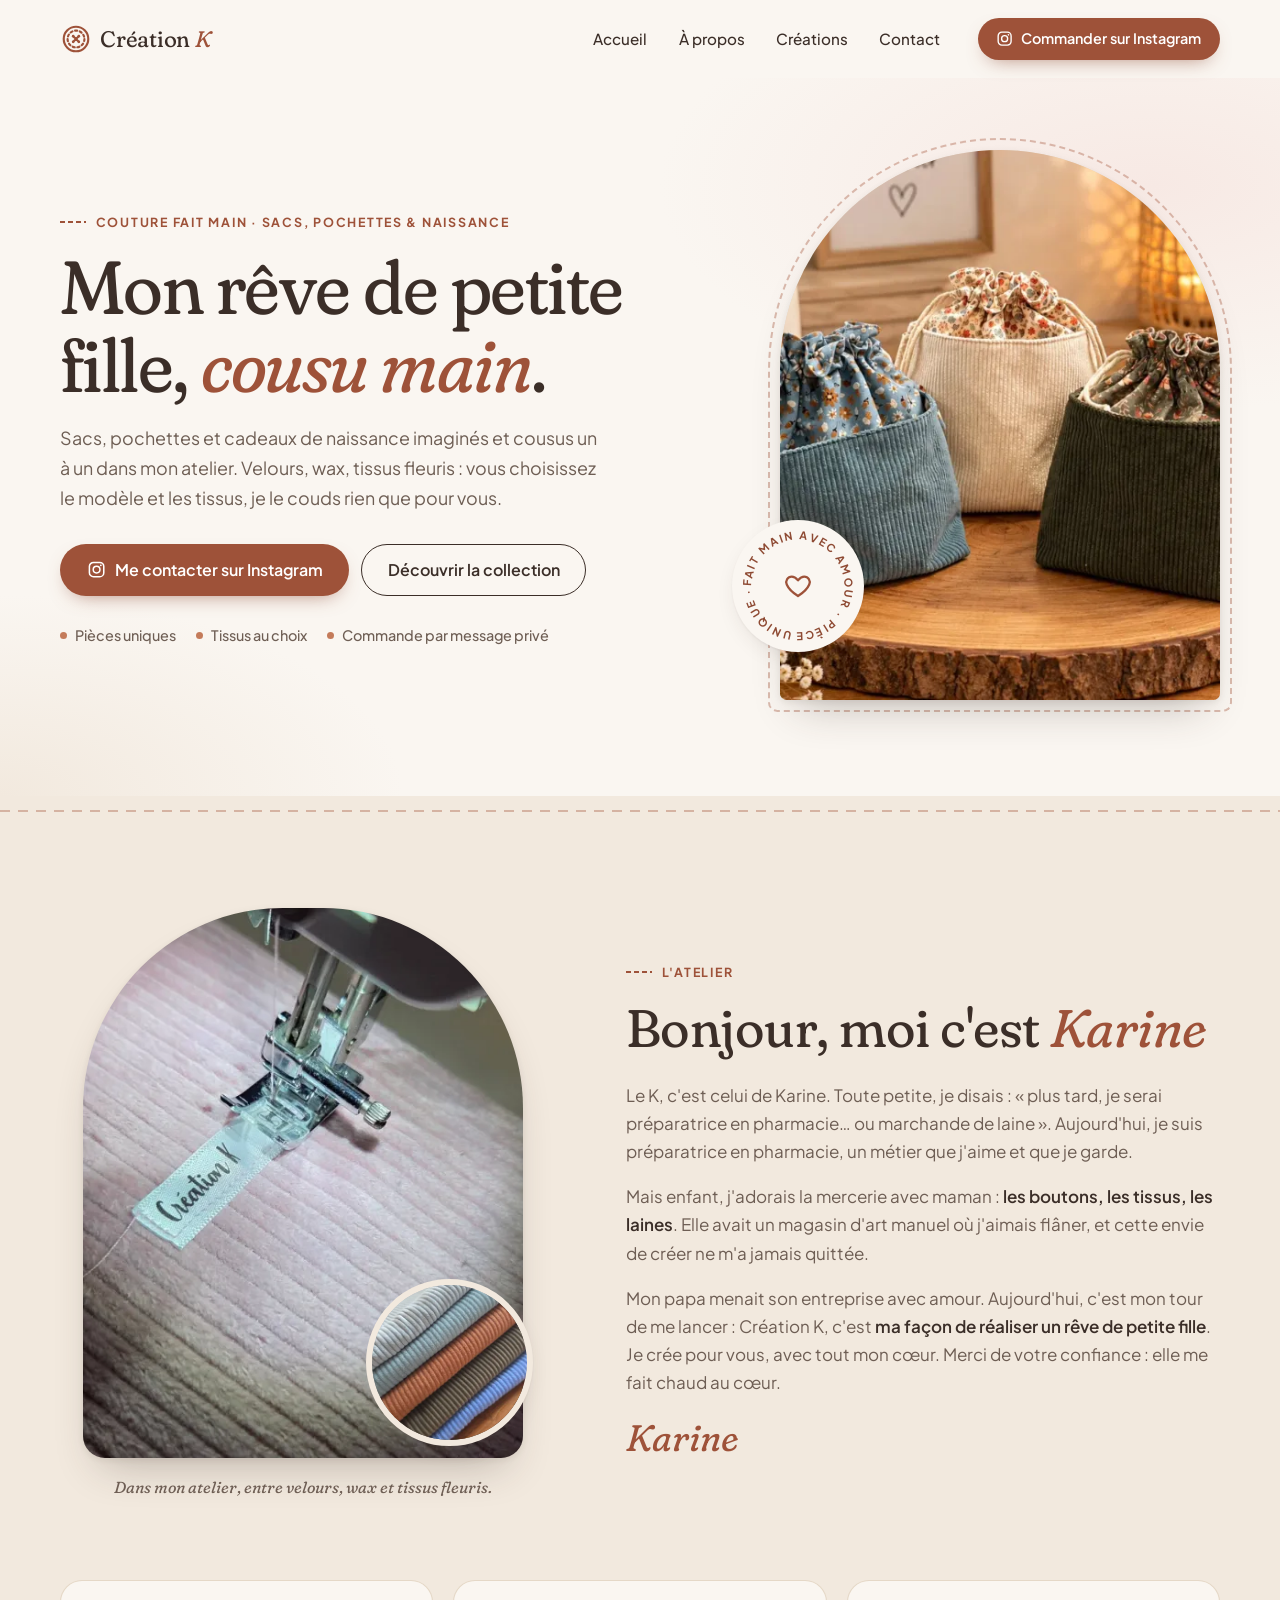
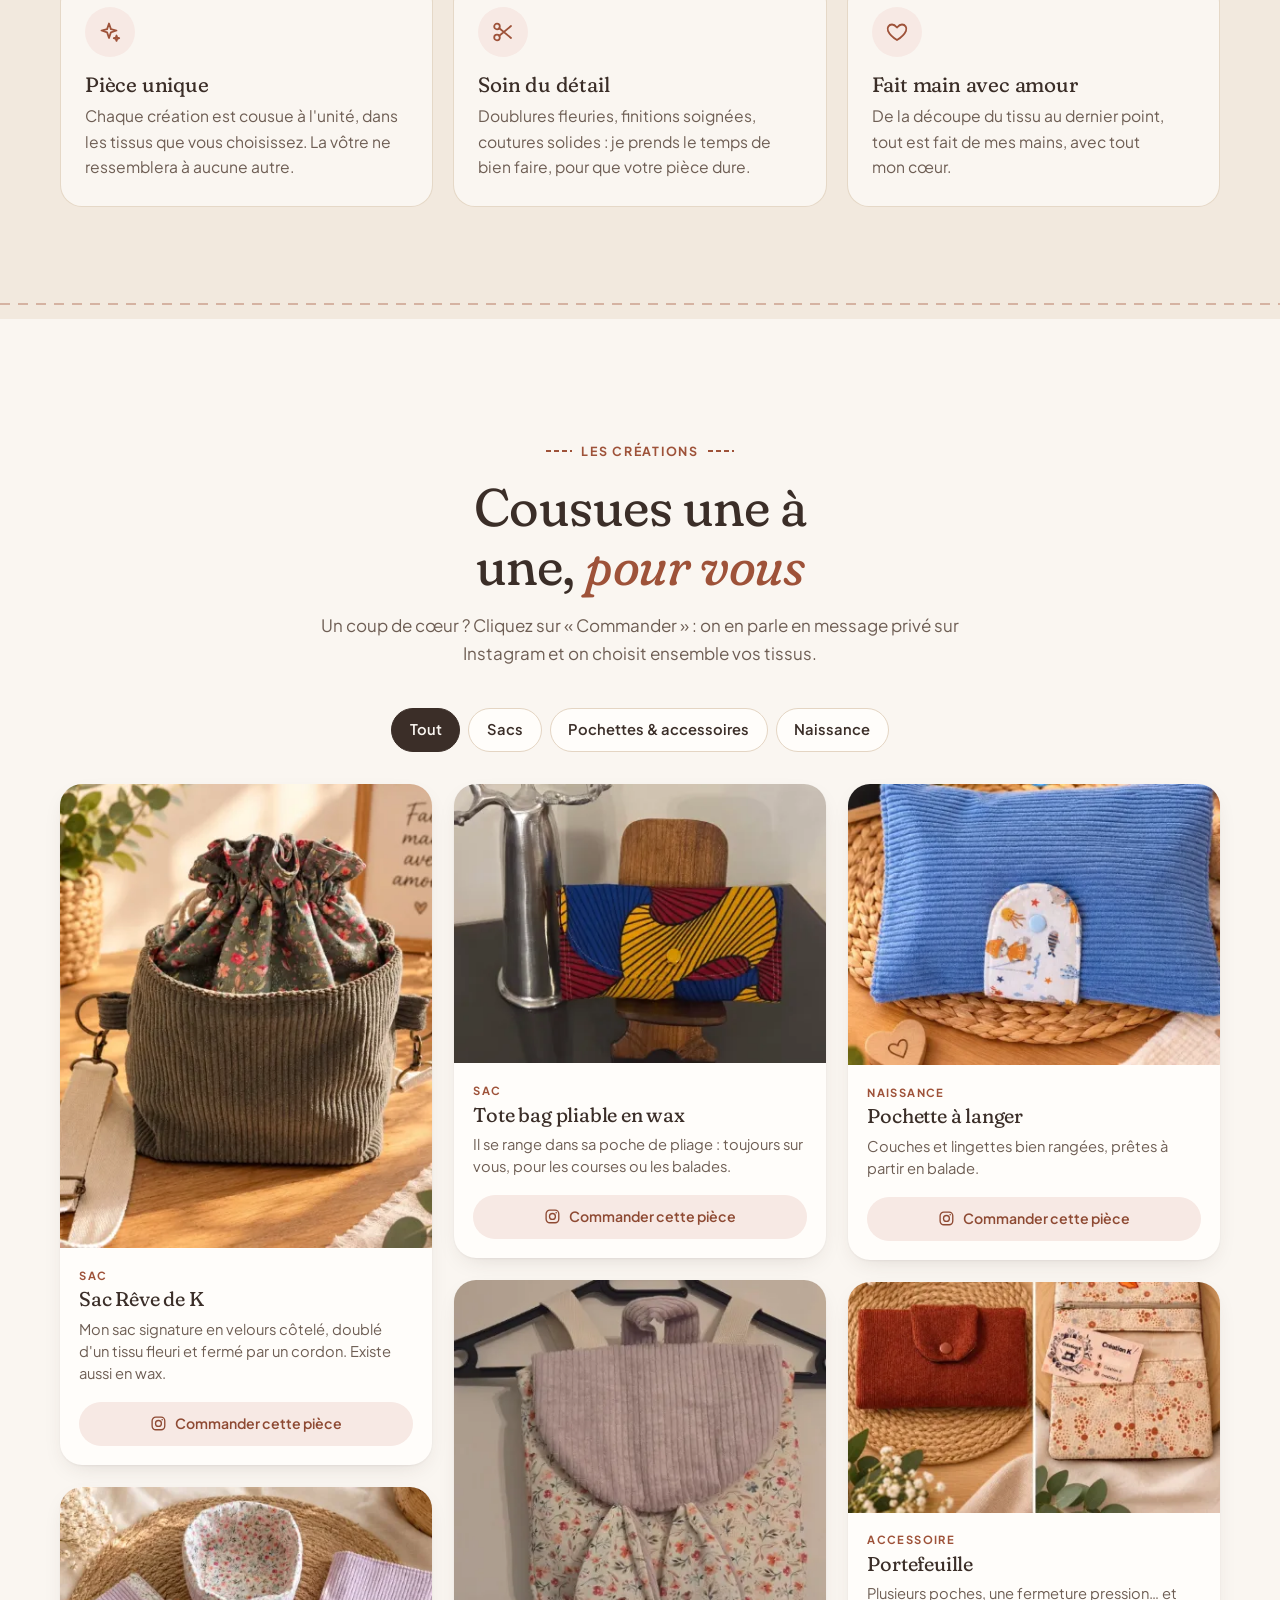
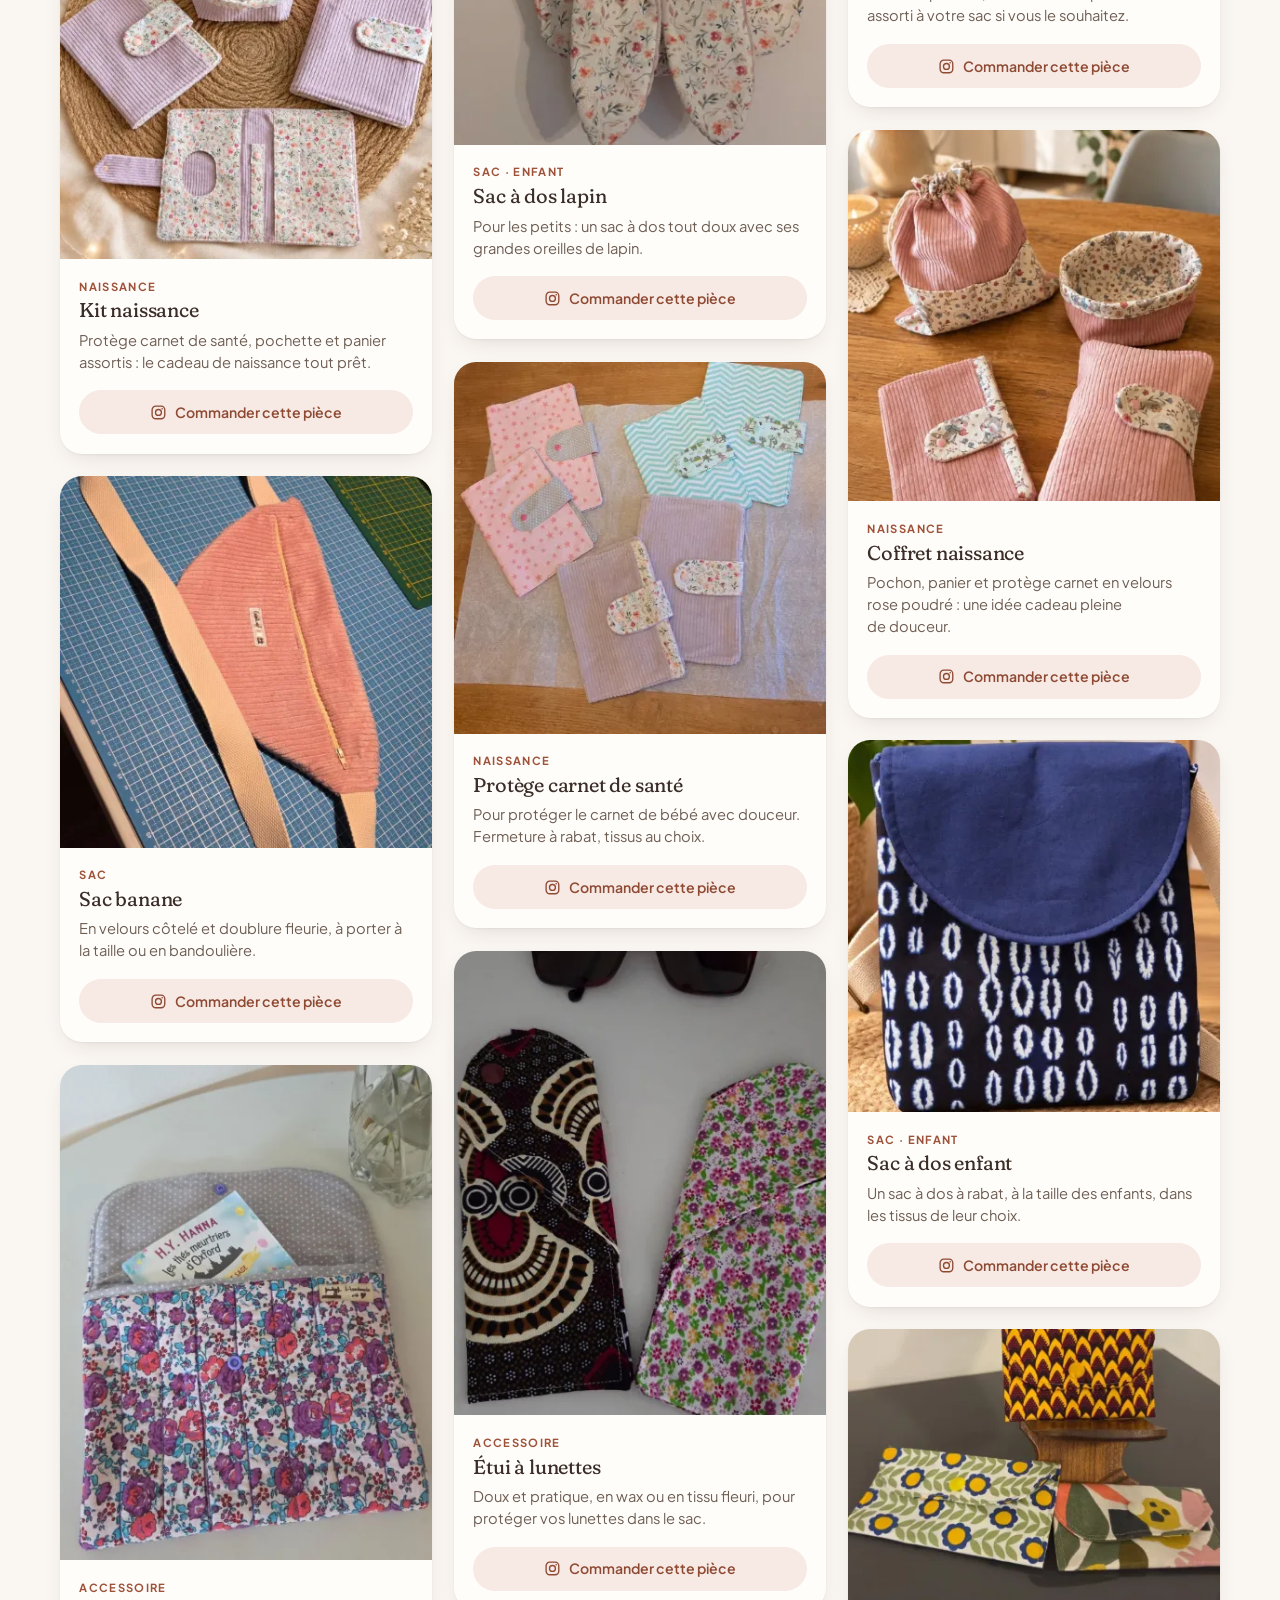
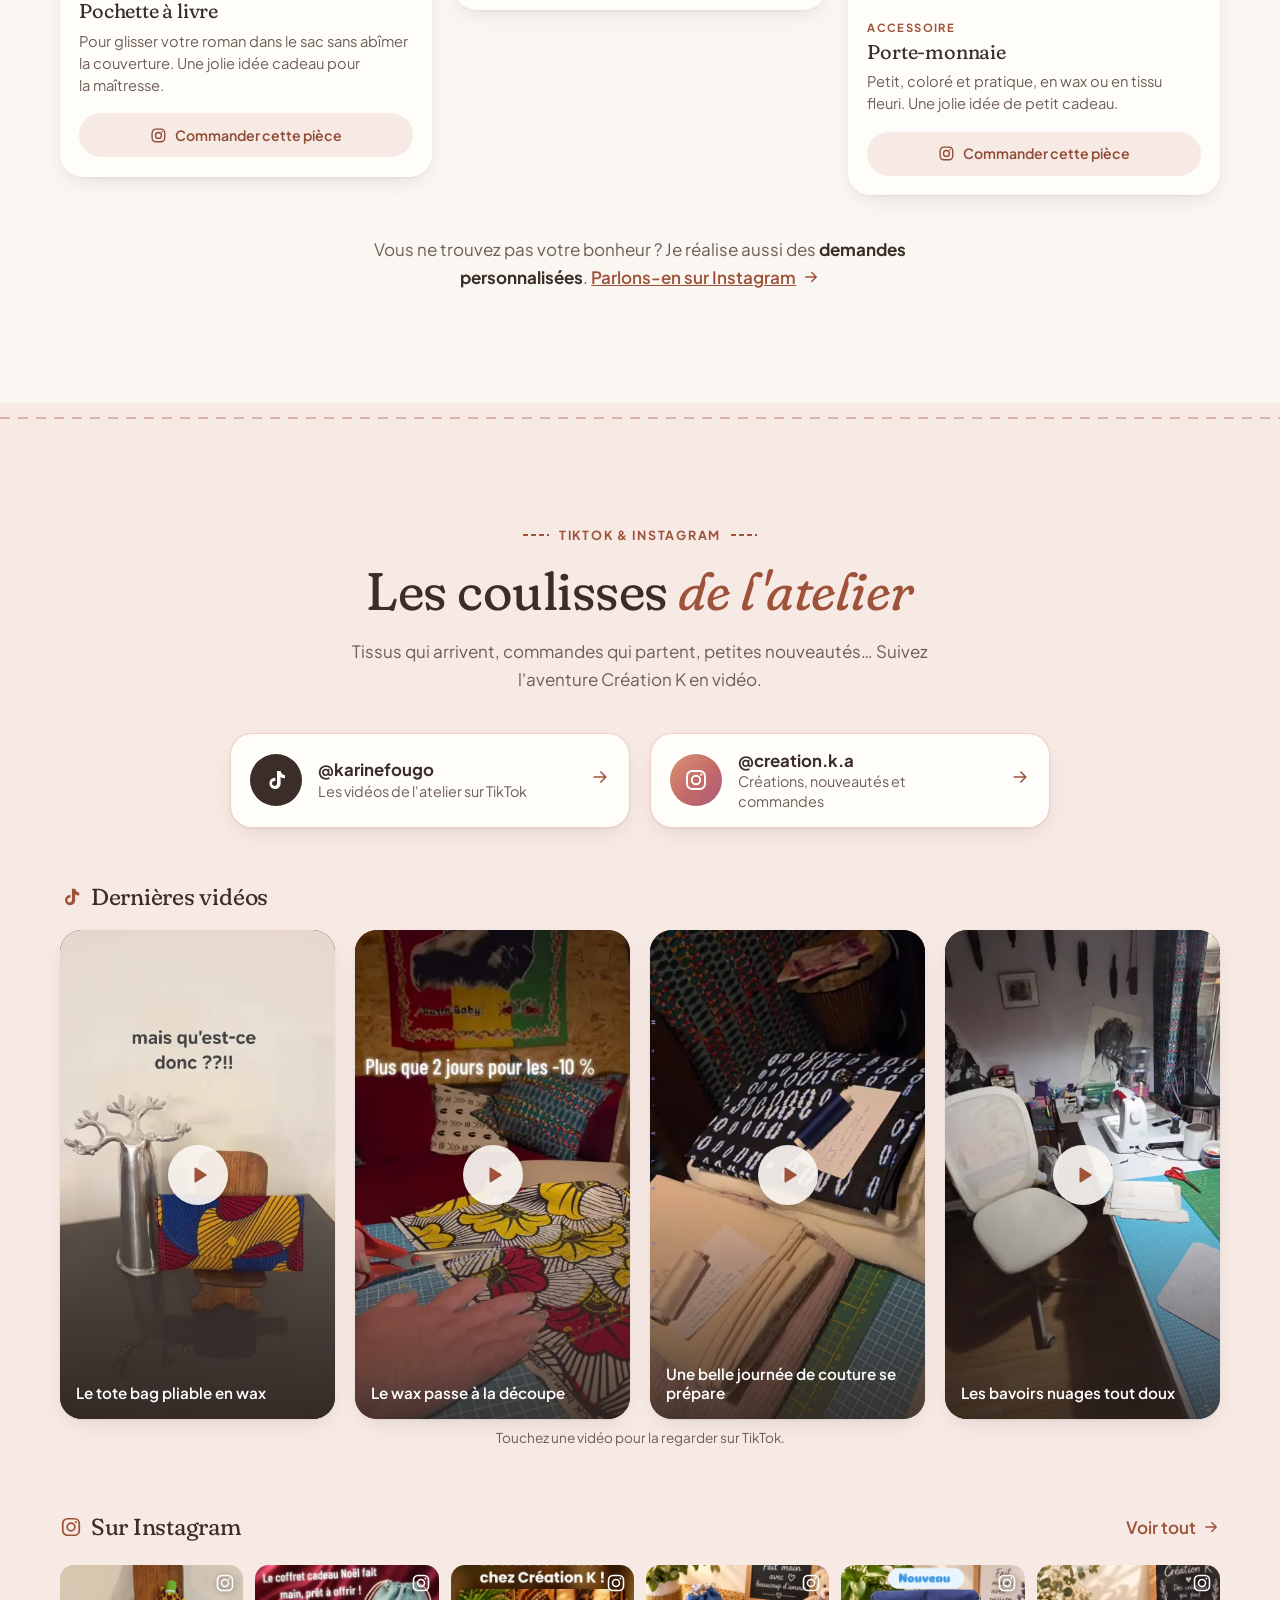
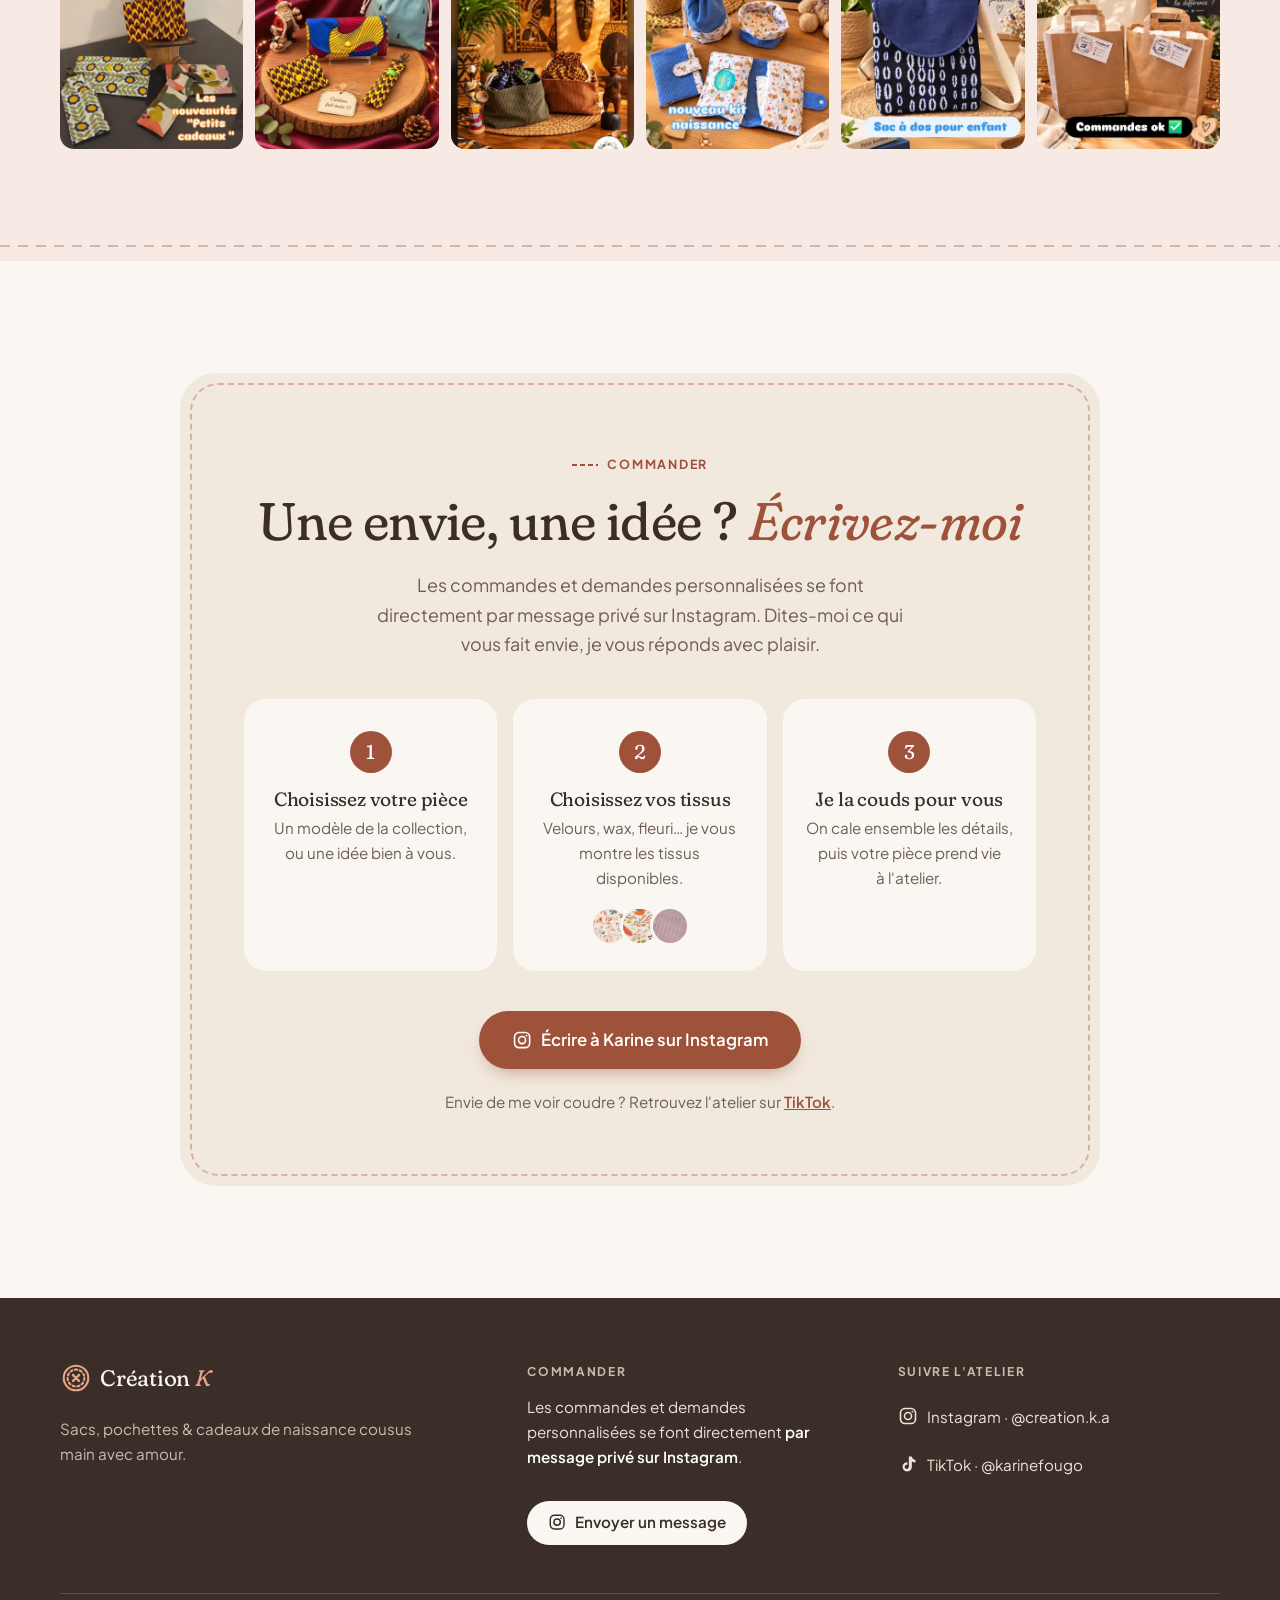
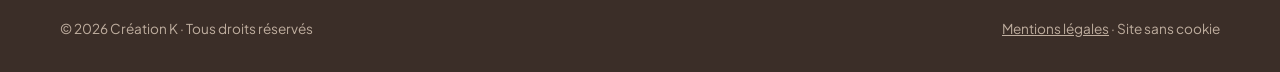
==== commit 44db2c58: "Nom de domaine creationdek.fr et mentions légales remplies - Adresses du site (canonical, og, donnée" ====
--- a/index.html
+++ b/index.html
@@ -19,12 +19,12 @@
   <meta property="og:image:alt" content="Trois sacs Rêve de K en velours côtelé, cousus main par Création K">
   <meta name="twitter:card" content="summary_large_image">
 
-  <!-- ADRESSE DU SITE (hébergement provisoire sur GitHub Pages).
-       En cas de changement d'adresse (nom de domaine), la remplacer ici,
+  <!-- ADRESSE DU SITE (nom de domaine creationdek.fr, hébergé sur GitHub Pages).
+       En cas de changement d'adresse, la remplacer ici,
        dans les données structurées plus bas et dans sitemap.xml. -->
-  <link rel="canonical" href="https://ivar-lordbrock.github.io/creation-k/">
-  <meta property="og:url" content="https://ivar-lordbrock.github.io/creation-k/">
-  <meta property="og:image" content="https://ivar-lordbrock.github.io/creation-k/assets/img/og-image.jpg">
+  <link rel="canonical" href="https://creationdek.fr/">
+  <meta property="og:url" content="https://creationdek.fr/">
+  <meta property="og:image" content="https://creationdek.fr/assets/img/og-image.jpg">
   <meta property="og:image:width" content="1200">
   <meta property="og:image:height" content="630">
 
@@ -52,10 +52,11 @@
     "name": "Création K",
     "alternateName": "creation.k.a",
     "description": "Sacs, pochettes et cadeaux de naissance cousus main, en velours, wax et tissus fleuris. Pièces uniques, tissus au choix.",
-    "url": "https://ivar-lordbrock.github.io/creation-k/",
-    "logo": "https://ivar-lordbrock.github.io/creation-k/assets/icons/icon-512.png",
-    "image": "https://ivar-lordbrock.github.io/creation-k/assets/img/og-image.jpg",
+    "url": "https://creationdek.fr/",
+    "logo": "https://creationdek.fr/assets/icons/icon-512.png",
+    "image": "https://creationdek.fr/assets/img/og-image.jpg",
     "founder": { "@type": "Person", "name": "Karine" },
+    "address": { "@type": "PostalAddress", "addressLocality": "Juziers", "postalCode": "78820", "addressRegion": "Yvelines", "addressCountry": "FR" },
     "knowsAbout": ["Couture", "Sacs faits main", "Cadeaux de naissance", "Pochettes", "Wax", "Velours côtelé"],
     "sameAs": [
       "https://www.instagram.com/creation.k.a/",
--- a/css/style.css
+++ b/css/style.css
@@ -225,7 +225,7 @@
   position: absolute;
   inset: 0;
   z-index: -1;
-  background: rgba(250, 246, 241, .97);
+  background: var(--creme); /* opaque : rien ne doit se deviner au travers */
   border-bottom: 1px solid transparent;
   transition: border-color .3s, box-shadow .3s;
 }
@@ -473,7 +473,12 @@
   border-radius: 999px 999px 30px 30px;
   background: var(--sable);
   box-shadow: var(--ombre-forte);
-}
+  /* Les photos restent « enfermées » dans l'arche : leur superposition (z-index)
+     ne déborde pas sur le badge rond posé par-dessus. */
+  isolation: isolate;
+}
+/* Simple fondu, sans zoom : un zoom très lent sur du velours côtelé
+   fait « vibrer » les rayures et donne une impression de saccade. */
 .slide {
   position: absolute;
   inset: 0;
@@ -481,10 +486,13 @@
   height: 100%;
   object-fit: cover;
   opacity: 0;
-  transform: scale(1.06);
-  transition: opacity 1.2s ease, transform 6s ease-out;
-}
-.slide.is-active { opacity: 1; transform: scale(1); }
+  transition: opacity 1.2s ease-in-out;
+}
+/* La photo qui arrive se pose PAR-DESSUS l'ancienne, qui reste opaque
+   pendant le fondu : pas de « creux » de luminosité au milieu du passage. */
+.slide.is-active,
+.slide.is-leaving { opacity: 1; }
+.slide.is-active { z-index: 1; }
 
 /* Badge rond qui tourne */
 .badge {
@@ -640,6 +648,9 @@
   gap: 1rem;
   margin-top: clamp(3rem, 7vw, 5rem) !important;
 }
+/* Cette liste est aussi un .container : on rétablit son centrage,
+   que la remise à zéro des listes (ul[class]) supprime. */
+ul.values { margin-inline: auto; }
 .value-card {
   padding: 1.6rem 1.5rem;
   border: 1px solid rgba(228, 213, 195, .9);
@@ -902,7 +913,9 @@
   box-shadow: 0 10px 30px -10px rgba(0, 0, 0, .5);
   transition: transform .3s var(--ease);
 }
-.play-icon svg { width: 24px; height: 24px; margin-left: 3px; }
+/* Le triangle est déjà décalé vers la droite dans son dessin (centre optique) :
+   aucune marge en plus, sinon il paraît collé au bord droit du rond. */
+.play-icon svg { width: 24px; height: 24px; }
 .video-play:hover .play-icon { transform: translate(-50%, -50%) scale(1.1); }
 .video-label { font-size: .95rem; font-weight: 600; line-height: 1.3; }
 
@@ -1239,7 +1252,6 @@
     transition-delay: 0s !important;
   }
   .js .reveal { opacity: 1; transform: none; }
-  .slide { transform: none; }
 }
 
 @media print {
